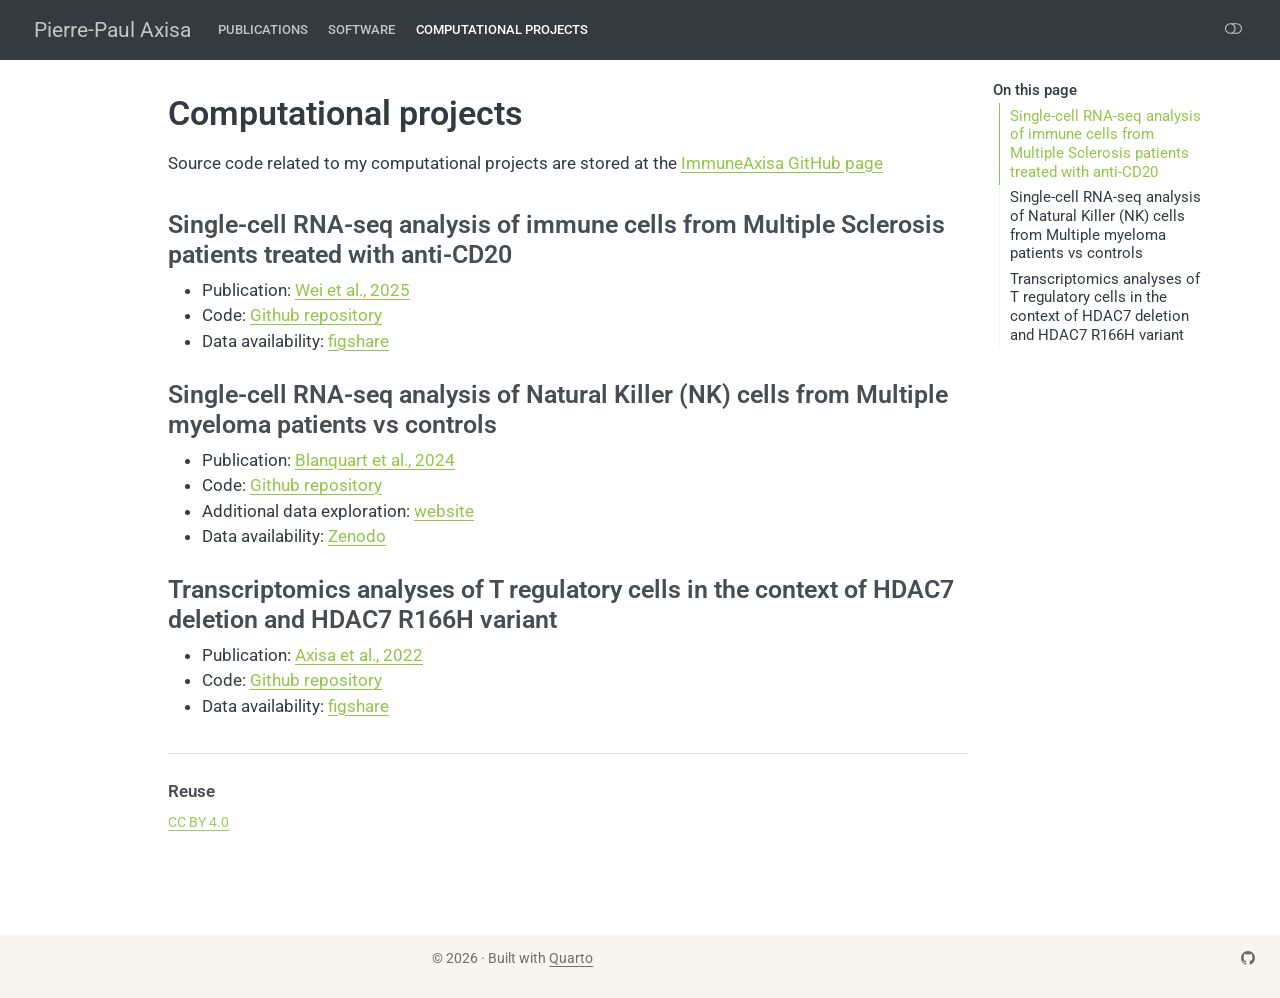
==== comp.html @ 4238c0e5 "Built site for gh-pages" ====
<!DOCTYPE html>
<html xmlns="http://www.w3.org/1999/xhtml" lang="en" xml:lang="en"><head>

<meta charset="utf-8">
<meta name="generator" content="quarto-1.8.25">

<meta name="viewport" content="width=device-width, initial-scale=1.0, user-scalable=yes">


<title>Computational projects – Pierre-Paul Axisa</title>
<style>
code{white-space: pre-wrap;}
span.smallcaps{font-variant: small-caps;}
div.columns{display: flex; gap: min(4vw, 1.5em);}
div.column{flex: auto; overflow-x: auto;}
div.hanging-indent{margin-left: 1.5em; text-indent: -1.5em;}
ul.task-list{list-style: none;}
ul.task-list li input[type="checkbox"] {
  width: 0.8em;
  margin: 0 0.8em 0.2em -1em; /* quarto-specific, see https://github.com/quarto-dev/quarto-cli/issues/4556 */ 
  vertical-align: middle;
}
</style>


<script src="site_libs/quarto-nav/quarto-nav.js"></script>
<script src="site_libs/clipboard/clipboard.min.js"></script>
<script src="site_libs/quarto-search/autocomplete.umd.js"></script>
<script src="site_libs/quarto-search/fuse.min.js"></script>
<script src="site_libs/quarto-search/quarto-search.js"></script>
<meta name="quarto:offset" content="./">
<link href="./images/icon.png" rel="icon" type="image/png">
<script src="site_libs/quarto-html/quarto.js" type="module"></script>
<script src="site_libs/quarto-html/tabsets/tabsets.js" type="module"></script>
<script src="site_libs/quarto-html/axe/axe-check.js" type="module"></script>
<script src="site_libs/quarto-html/popper.min.js"></script>
<script src="site_libs/quarto-html/tippy.umd.min.js"></script>
<script src="site_libs/quarto-html/anchor.min.js"></script>
<link href="site_libs/quarto-html/tippy.css" rel="stylesheet">
<link href="site_libs/quarto-html/quarto-syntax-highlighting-065a5179aebd64318d7ea99d77b64a9e.css" rel="stylesheet" class="quarto-color-scheme" id="quarto-text-highlighting-styles">
<link href="site_libs/quarto-html/quarto-syntax-highlighting-dark-969ddfa49e00a70eb3423444dbc81f6c.css" rel="stylesheet" class="quarto-color-scheme quarto-color-alternate" id="quarto-text-highlighting-styles">
<link href="site_libs/quarto-html/quarto-syntax-highlighting-065a5179aebd64318d7ea99d77b64a9e.css" rel="stylesheet" class="quarto-color-scheme-extra" id="quarto-text-highlighting-styles">
<script src="site_libs/bootstrap/bootstrap.min.js"></script>
<link href="site_libs/bootstrap/bootstrap-icons.css" rel="stylesheet">
<link href="site_libs/bootstrap/bootstrap-8cb680a273bab8177611b4f228969fbd.min.css" rel="stylesheet" append-hash="true" class="quarto-color-scheme" id="quarto-bootstrap" data-mode="light">
<link href="site_libs/bootstrap/bootstrap-dark-b22a90070e0a74ae55056e5e9042a816.min.css" rel="stylesheet" append-hash="true" class="quarto-color-scheme quarto-color-alternate" id="quarto-bootstrap" data-mode="dark">
<link href="site_libs/bootstrap/bootstrap-8cb680a273bab8177611b4f228969fbd.min.css" rel="stylesheet" append-hash="true" class="quarto-color-scheme-extra" id="quarto-bootstrap" data-mode="light">
<script id="quarto-search-options" type="application/json">{
  "location": "navbar",
  "copy-button": false,
  "collapse-after": 3,
  "panel-placement": "end",
  "type": "overlay",
  "limit": 50,
  "keyboard-shortcut": [
    "f",
    "/",
    "s"
  ],
  "show-item-context": false,
  "language": {
    "search-no-results-text": "No results",
    "search-matching-documents-text": "matching documents",
    "search-copy-link-title": "Copy link to search",
    "search-hide-matches-text": "Hide additional matches",
    "search-more-match-text": "more match in this document",
    "search-more-matches-text": "more matches in this document",
    "search-clear-button-title": "Clear",
    "search-text-placeholder": "",
    "search-detached-cancel-button-title": "Cancel",
    "search-submit-button-title": "Submit",
    "search-label": "Search"
  }
}</script>


<link rel="stylesheet" href="styles/main.css">
<meta property="og:title" content="Computational projects – Pierre-Paul Axisa">
<meta property="og:description" content="Computational biologist — variant-to-function genomics, CBMR, University of Copenhagen">
<meta property="og:image" content="https://ppaxisa.github.io/images/avatar.jpg">
<meta property="og:site_name" content="Pierre-Paul Axisa">
</head>

<body class="nav-fixed quarto-light"><script id="quarto-html-before-body" type="application/javascript">
    const toggleBodyColorMode = (bsSheetEl) => {
      const mode = bsSheetEl.getAttribute("data-mode");
      const bodyEl = window.document.querySelector("body");
      if (mode === "dark") {
        bodyEl.classList.add("quarto-dark");
        bodyEl.classList.remove("quarto-light");
      } else {
        bodyEl.classList.add("quarto-light");
        bodyEl.classList.remove("quarto-dark");
      }
    }
    const toggleBodyColorPrimary = () => {
      const bsSheetEl = window.document.querySelector("link#quarto-bootstrap:not([rel=disabled-stylesheet])");
      if (bsSheetEl) {
        toggleBodyColorMode(bsSheetEl);
      }
    }
    const setColorSchemeToggle = (alternate) => {
      const toggles = window.document.querySelectorAll('.quarto-color-scheme-toggle');
      for (let i=0; i < toggles.length; i++) {
        const toggle = toggles[i];
        if (toggle) {
          if (alternate) {
            toggle.classList.add("alternate");
          } else {
            toggle.classList.remove("alternate");
          }
        }
      }
    };
    const toggleColorMode = (alternate) => {
      // Switch the stylesheets
      const primaryStylesheets = window.document.querySelectorAll('link.quarto-color-scheme:not(.quarto-color-alternate)');
      const alternateStylesheets = window.document.querySelectorAll('link.quarto-color-scheme.quarto-color-alternate');
      manageTransitions('#quarto-margin-sidebar .nav-link', false);
      if (alternate) {
        // note: dark is layered on light, we don't disable primary!
        enableStylesheet(alternateStylesheets);
        for (const sheetNode of alternateStylesheets) {
          if (sheetNode.id === "quarto-bootstrap") {
            toggleBodyColorMode(sheetNode);
          }
        }
      } else {
        disableStylesheet(alternateStylesheets);
        enableStylesheet(primaryStylesheets)
        toggleBodyColorPrimary();
      }
      manageTransitions('#quarto-margin-sidebar .nav-link', true);
      // Switch the toggles
      setColorSchemeToggle(alternate)
      // Hack to workaround the fact that safari doesn't
      // properly recolor the scrollbar when toggling (#1455)
      if (navigator.userAgent.indexOf('Safari') > 0 && navigator.userAgent.indexOf('Chrome') == -1) {
        manageTransitions("body", false);
        window.scrollTo(0, 1);
        setTimeout(() => {
          window.scrollTo(0, 0);
          manageTransitions("body", true);
        }, 40);
      }
    }
    const disableStylesheet = (stylesheets) => {
      for (let i=0; i < stylesheets.length; i++) {
        const stylesheet = stylesheets[i];
        stylesheet.rel = 'disabled-stylesheet';
      }
    }
    const enableStylesheet = (stylesheets) => {
      for (let i=0; i < stylesheets.length; i++) {
        const stylesheet = stylesheets[i];
        if(stylesheet.rel !== 'stylesheet') { // for Chrome, which will still FOUC without this check
          stylesheet.rel = 'stylesheet';
        }
      }
    }
    const manageTransitions = (selector, allowTransitions) => {
      const els = window.document.querySelectorAll(selector);
      for (let i=0; i < els.length; i++) {
        const el = els[i];
        if (allowTransitions) {
          el.classList.remove('notransition');
        } else {
          el.classList.add('notransition');
        }
      }
    }
    const isFileUrl = () => {
      return window.location.protocol === 'file:';
    }
    const hasAlternateSentinel = () => {
      let styleSentinel = getColorSchemeSentinel();
      if (styleSentinel !== null) {
        return styleSentinel === "alternate";
      } else {
        return false;
      }
    }
    const setStyleSentinel = (alternate) => {
      const value = alternate ? "alternate" : "default";
      if (!isFileUrl()) {
        window.localStorage.setItem("quarto-color-scheme", value);
      } else {
        localAlternateSentinel = value;
      }
    }
    const getColorSchemeSentinel = () => {
      if (!isFileUrl()) {
        const storageValue = window.localStorage.getItem("quarto-color-scheme");
        return storageValue != null ? storageValue : localAlternateSentinel;
      } else {
        return localAlternateSentinel;
      }
    }
    const toggleGiscusIfUsed = (isAlternate, darkModeDefault) => {
      const baseTheme = document.querySelector('#giscus-base-theme')?.value ?? 'light';
      const alternateTheme = document.querySelector('#giscus-alt-theme')?.value ?? 'dark';
      let newTheme = '';
      if(authorPrefersDark) {
        newTheme = isAlternate ? baseTheme : alternateTheme;
      } else {
        newTheme = isAlternate ? alternateTheme : baseTheme;
      }
      const changeGiscusTheme = () => {
        // From: https://github.com/giscus/giscus/issues/336
        const sendMessage = (message) => {
          const iframe = document.querySelector('iframe.giscus-frame');
          if (!iframe) return;
          iframe.contentWindow.postMessage({ giscus: message }, 'https://giscus.app');
        }
        sendMessage({
          setConfig: {
            theme: newTheme
          }
        });
      }
      const isGiscussLoaded = window.document.querySelector('iframe.giscus-frame') !== null;
      if (isGiscussLoaded) {
        changeGiscusTheme();
      }
    };
    const authorPrefersDark = false;
    const darkModeDefault = authorPrefersDark;
      document.querySelector('link#quarto-text-highlighting-styles.quarto-color-scheme-extra').rel = 'disabled-stylesheet';
      document.querySelector('link#quarto-bootstrap.quarto-color-scheme-extra').rel = 'disabled-stylesheet';
    let localAlternateSentinel = darkModeDefault ? 'alternate' : 'default';
    // Dark / light mode switch
    window.quartoToggleColorScheme = () => {
      // Read the current dark / light value
      let toAlternate = !hasAlternateSentinel();
      toggleColorMode(toAlternate);
      setStyleSentinel(toAlternate);
      toggleGiscusIfUsed(toAlternate, darkModeDefault);
      window.dispatchEvent(new Event('resize'));
    };
    // Switch to dark mode if need be
    if (hasAlternateSentinel()) {
      toggleColorMode(true);
    } else {
      toggleColorMode(false);
    }
  </script>

<div id="quarto-search-results"></div>
  <header id="quarto-header" class="headroom fixed-top">
    <nav class="navbar navbar-expand-lg " data-bs-theme="dark">
      <div class="navbar-container container-fluid">
      <div class="navbar-brand-container mx-auto">
    <a href="./index.html" class="navbar-brand navbar-brand-logo">
    </a>
    <a class="navbar-brand" href="./index.html">
    <span class="navbar-title">Pierre-Paul Axisa</span>
    </a>
  </div>
            <div id="quarto-search" class="" title="Search"></div>
          <button class="navbar-toggler" type="button" data-bs-toggle="collapse" data-bs-target="#navbarCollapse" aria-controls="navbarCollapse" role="menu" aria-expanded="false" aria-label="Toggle navigation" onclick="if (window.quartoToggleHeadroom) { window.quartoToggleHeadroom(); }">
  <span class="navbar-toggler-icon"></span>
</button>
          <div class="collapse navbar-collapse" id="navbarCollapse">
            <ul class="navbar-nav navbar-nav-scroll me-auto">
  <li class="nav-item">
    <a class="nav-link" href="./publications.html"> 
<span class="menu-text">Publications</span></a>
  </li>  
  <li class="nav-item">
    <a class="nav-link" href="./software.html"> 
<span class="menu-text">Software</span></a>
  </li>  
  <li class="nav-item">
    <a class="nav-link active" href="./comp.html" aria-current="page"> 
<span class="menu-text">Computational projects</span></a>
  </li>  
</ul>
          </div> <!-- /navcollapse -->
            <div class="quarto-navbar-tools">
  <a href="" class="quarto-color-scheme-toggle quarto-navigation-tool  px-1" onclick="window.quartoToggleColorScheme(); return false;" title="Toggle dark mode"><i class="bi"></i></a>
</div>
      </div> <!-- /container-fluid -->
    </nav>
</header>
<!-- content -->
<div id="quarto-content" class="quarto-container page-columns page-rows-contents page-layout-article page-navbar">
<!-- sidebar -->
<!-- margin-sidebar -->
    <div id="quarto-margin-sidebar" class="sidebar margin-sidebar">
        <nav id="TOC" role="doc-toc" class="toc-active">
    <h2 id="toc-title">On this page</h2>
   
  <ul>
  <li><a href="#single-cell-rna-seq-analysis-of-immune-cells-from-multiple-sclerosis-patients-treated-with-anti-cd20" id="toc-single-cell-rna-seq-analysis-of-immune-cells-from-multiple-sclerosis-patients-treated-with-anti-cd20" class="nav-link active" data-scroll-target="#single-cell-rna-seq-analysis-of-immune-cells-from-multiple-sclerosis-patients-treated-with-anti-cd20">Single-cell RNA-seq analysis of immune cells from Multiple Sclerosis patients treated with anti-CD20</a></li>
  <li><a href="#single-cell-rna-seq-analysis-of-natural-killer-nk-cells-from-multiple-myeloma-patients-vs-controls" id="toc-single-cell-rna-seq-analysis-of-natural-killer-nk-cells-from-multiple-myeloma-patients-vs-controls" class="nav-link" data-scroll-target="#single-cell-rna-seq-analysis-of-natural-killer-nk-cells-from-multiple-myeloma-patients-vs-controls">Single-cell RNA-seq analysis of Natural Killer (NK) cells from Multiple myeloma patients vs controls</a></li>
  <li><a href="#transcriptomics-analyses-of-t-regulatory-cells-in-the-context-of-hdac7-deletion-and-hdac7-r166h-variant" id="toc-transcriptomics-analyses-of-t-regulatory-cells-in-the-context-of-hdac7-deletion-and-hdac7-r166h-variant" class="nav-link" data-scroll-target="#transcriptomics-analyses-of-t-regulatory-cells-in-the-context-of-hdac7-deletion-and-hdac7-r166h-variant">Transcriptomics analyses of T regulatory cells in the context of HDAC7 deletion and HDAC7 R166H variant</a></li>
  </ul>
</nav>
    </div>
<!-- main -->
<main class="content" id="quarto-document-content">


<header id="title-block-header" class="quarto-title-block default">
<div class="quarto-title">
<h1 class="title">Computational projects</h1>
</div>



<div class="quarto-title-meta">

    
  
    
  </div>
  


</header>


<p>Source code related to my computational projects are stored at the <a href="https://github.com/ImmuneAxisa">ImmuneAxisa GitHub page</a></p>
<section id="single-cell-rna-seq-analysis-of-immune-cells-from-multiple-sclerosis-patients-treated-with-anti-cd20" class="level3">
<h3 class="anchored" data-anchor-id="single-cell-rna-seq-analysis-of-immune-cells-from-multiple-sclerosis-patients-treated-with-anti-cd20">Single-cell RNA-seq analysis of immune cells from Multiple Sclerosis patients treated with anti-CD20</h3>
<ul>
<li>Publication: <a href="https://doi.org/10.1172/JCI182790">Wei et al., 2025</a></li>
<li>Code: <a href="https://github.com/ImmuneAxisa/Ocrevus_manuscript">Github repository</a></li>
<li>Data availability: <a href="https://doi.org/10.6084/m9.figshare.28204532">figshare</a></li>
</ul>
</section>
<section id="single-cell-rna-seq-analysis-of-natural-killer-nk-cells-from-multiple-myeloma-patients-vs-controls" class="level3">
<h3 class="anchored" data-anchor-id="single-cell-rna-seq-analysis-of-natural-killer-nk-cells-from-multiple-myeloma-patients-vs-controls">Single-cell RNA-seq analysis of Natural Killer (NK) cells from Multiple myeloma patients vs controls</h3>
<ul>
<li>Publication: <a href="https://doi.org/10.1182/blood.2023023529">Blanquart et al., 2024</a></li>
<li>Code: <a href="https://github.com/ImmuneAxisa/NKcell_dysfunction_MM_Blood24">Github repository</a></li>
<li>Additional data exploration: <a href="https://immuneaxisa.github.io/NKcell_dysfunction_MM_Blood24/index.html">website</a></li>
<li>Data availability: <a href="https://doi.org/10.5281/zenodo.13359147">Zenodo</a></li>
</ul>
</section>
<section id="transcriptomics-analyses-of-t-regulatory-cells-in-the-context-of-hdac7-deletion-and-hdac7-r166h-variant" class="level3">
<h3 class="anchored" data-anchor-id="transcriptomics-analyses-of-t-regulatory-cells-in-the-context-of-hdac7-deletion-and-hdac7-r166h-variant">Transcriptomics analyses of T regulatory cells in the context of HDAC7 deletion and HDAC7 R166H variant</h3>
<ul>
<li>Publication: <a href="">Axisa et al., 2022</a></li>
<li>Code: <a href="https://github.com/ImmuneAxisa/HDAC7_Treg_manuscript">Github repository</a></li>
<li>Data availability: <a href="https://doi.org/10.6084/m9.figshare.21539098">figshare</a></li>
</ul>


</section>

<div id="quarto-appendix" class="default"><section class="quarto-appendix-contents" id="quarto-reuse"><h2 class="anchored quarto-appendix-heading">Reuse</h2><div class="quarto-appendix-contents"><div><a rel="license" href="https://creativecommons.org/licenses/by/4.0/">CC BY 4.0</a></div></div></section></div></main> <!-- /main -->
<script id="quarto-html-after-body" type="application/javascript">
  window.document.addEventListener("DOMContentLoaded", function (event) {
    // Ensure there is a toggle, if there isn't float one in the top right
    if (window.document.querySelector('.quarto-color-scheme-toggle') === null) {
      const a = window.document.createElement('a');
      a.classList.add('top-right');
      a.classList.add('quarto-color-scheme-toggle');
      a.href = "";
      a.onclick = function() { try { window.quartoToggleColorScheme(); } catch {} return false; };
      const i = window.document.createElement("i");
      i.classList.add('bi');
      a.appendChild(i);
      window.document.body.appendChild(a);
    }
    setColorSchemeToggle(hasAlternateSentinel())
    const icon = "";
    const anchorJS = new window.AnchorJS();
    anchorJS.options = {
      placement: 'right',
      icon: icon
    };
    anchorJS.add('.anchored');
    const isCodeAnnotation = (el) => {
      for (const clz of el.classList) {
        if (clz.startsWith('code-annotation-')) {                     
          return true;
        }
      }
      return false;
    }
    const onCopySuccess = function(e) {
      // button target
      const button = e.trigger;
      // don't keep focus
      button.blur();
      // flash "checked"
      button.classList.add('code-copy-button-checked');
      var currentTitle = button.getAttribute("title");
      button.setAttribute("title", "Copied!");
      let tooltip;
      if (window.bootstrap) {
        button.setAttribute("data-bs-toggle", "tooltip");
        button.setAttribute("data-bs-placement", "left");
        button.setAttribute("data-bs-title", "Copied!");
        tooltip = new bootstrap.Tooltip(button, 
          { trigger: "manual", 
            customClass: "code-copy-button-tooltip",
            offset: [0, -8]});
        tooltip.show();    
      }
      setTimeout(function() {
        if (tooltip) {
          tooltip.hide();
          button.removeAttribute("data-bs-title");
          button.removeAttribute("data-bs-toggle");
          button.removeAttribute("data-bs-placement");
        }
        button.setAttribute("title", currentTitle);
        button.classList.remove('code-copy-button-checked');
      }, 1000);
      // clear code selection
      e.clearSelection();
    }
    const getTextToCopy = function(trigger) {
      const outerScaffold = trigger.parentElement.cloneNode(true);
      const codeEl = outerScaffold.querySelector('code');
      for (const childEl of codeEl.children) {
        if (isCodeAnnotation(childEl)) {
          childEl.remove();
        }
      }
      return codeEl.innerText;
    }
    const clipboard = new window.ClipboardJS('.code-copy-button:not([data-in-quarto-modal])', {
      text: getTextToCopy
    });
    clipboard.on('success', onCopySuccess);
    if (window.document.getElementById('quarto-embedded-source-code-modal')) {
      const clipboardModal = new window.ClipboardJS('.code-copy-button[data-in-quarto-modal]', {
        text: getTextToCopy,
        container: window.document.getElementById('quarto-embedded-source-code-modal')
      });
      clipboardModal.on('success', onCopySuccess);
    }
      var localhostRegex = new RegExp(/^(?:http|https):\/\/localhost\:?[0-9]*\//);
      var mailtoRegex = new RegExp(/^mailto:/);
        var filterRegex = new RegExp("https:\/\/ppaxisa\.github\.io");
      var isInternal = (href) => {
          return filterRegex.test(href) || localhostRegex.test(href) || mailtoRegex.test(href);
      }
      // Inspect non-navigation links and adorn them if external
     var links = window.document.querySelectorAll('a[href]:not(.nav-link):not(.navbar-brand):not(.toc-action):not(.sidebar-link):not(.sidebar-item-toggle):not(.pagination-link):not(.no-external):not([aria-hidden]):not(.dropdown-item):not(.quarto-navigation-tool):not(.about-link)');
      for (var i=0; i<links.length; i++) {
        const link = links[i];
        if (!isInternal(link.href)) {
          // undo the damage that might have been done by quarto-nav.js in the case of
          // links that we want to consider external
          if (link.dataset.originalHref !== undefined) {
            link.href = link.dataset.originalHref;
          }
        }
      }
    function tippyHover(el, contentFn, onTriggerFn, onUntriggerFn) {
      const config = {
        allowHTML: true,
        maxWidth: 500,
        delay: 100,
        arrow: false,
        appendTo: function(el) {
            return el.parentElement;
        },
        interactive: true,
        interactiveBorder: 10,
        theme: 'quarto',
        placement: 'bottom-start',
      };
      if (contentFn) {
        config.content = contentFn;
      }
      if (onTriggerFn) {
        config.onTrigger = onTriggerFn;
      }
      if (onUntriggerFn) {
        config.onUntrigger = onUntriggerFn;
      }
      window.tippy(el, config); 
    }
    const noterefs = window.document.querySelectorAll('a[role="doc-noteref"]');
    for (var i=0; i<noterefs.length; i++) {
      const ref = noterefs[i];
      tippyHover(ref, function() {
        // use id or data attribute instead here
        let href = ref.getAttribute('data-footnote-href') || ref.getAttribute('href');
        try { href = new URL(href).hash; } catch {}
        const id = href.replace(/^#\/?/, "");
        const note = window.document.getElementById(id);
        if (note) {
          return note.innerHTML;
        } else {
          return "";
        }
      });
    }
    const xrefs = window.document.querySelectorAll('a.quarto-xref');
    const processXRef = (id, note) => {
      // Strip column container classes
      const stripColumnClz = (el) => {
        el.classList.remove("page-full", "page-columns");
        if (el.children) {
          for (const child of el.children) {
            stripColumnClz(child);
          }
        }
      }
      stripColumnClz(note)
      if (id === null || id.startsWith('sec-')) {
        // Special case sections, only their first couple elements
        const container = document.createElement("div");
        if (note.children && note.children.length > 2) {
          container.appendChild(note.children[0].cloneNode(true));
          for (let i = 1; i < note.children.length; i++) {
            const child = note.children[i];
            if (child.tagName === "P" && child.innerText === "") {
              continue;
            } else {
              container.appendChild(child.cloneNode(true));
              break;
            }
          }
          if (window.Quarto?.typesetMath) {
            window.Quarto.typesetMath(container);
          }
          return container.innerHTML
        } else {
          if (window.Quarto?.typesetMath) {
            window.Quarto.typesetMath(note);
          }
          return note.innerHTML;
        }
      } else {
        // Remove any anchor links if they are present
        const anchorLink = note.querySelector('a.anchorjs-link');
        if (anchorLink) {
          anchorLink.remove();
        }
        if (window.Quarto?.typesetMath) {
          window.Quarto.typesetMath(note);
        }
        if (note.classList.contains("callout")) {
          return note.outerHTML;
        } else {
          return note.innerHTML;
        }
      }
    }
    for (var i=0; i<xrefs.length; i++) {
      const xref = xrefs[i];
      tippyHover(xref, undefined, function(instance) {
        instance.disable();
        let url = xref.getAttribute('href');
        let hash = undefined; 
        if (url.startsWith('#')) {
          hash = url;
        } else {
          try { hash = new URL(url).hash; } catch {}
        }
        if (hash) {
          const id = hash.replace(/^#\/?/, "");
          const note = window.document.getElementById(id);
          if (note !== null) {
            try {
              const html = processXRef(id, note.cloneNode(true));
              instance.setContent(html);
            } finally {
              instance.enable();
              instance.show();
            }
          } else {
            // See if we can fetch this
            fetch(url.split('#')[0])
            .then(res => res.text())
            .then(html => {
              const parser = new DOMParser();
              const htmlDoc = parser.parseFromString(html, "text/html");
              const note = htmlDoc.getElementById(id);
              if (note !== null) {
                const html = processXRef(id, note);
                instance.setContent(html);
              } 
            }).finally(() => {
              instance.enable();
              instance.show();
            });
          }
        } else {
          // See if we can fetch a full url (with no hash to target)
          // This is a special case and we should probably do some content thinning / targeting
          fetch(url)
          .then(res => res.text())
          .then(html => {
            const parser = new DOMParser();
            const htmlDoc = parser.parseFromString(html, "text/html");
            const note = htmlDoc.querySelector('main.content');
            if (note !== null) {
              // This should only happen for chapter cross references
              // (since there is no id in the URL)
              // remove the first header
              if (note.children.length > 0 && note.children[0].tagName === "HEADER") {
                note.children[0].remove();
              }
              const html = processXRef(null, note);
              instance.setContent(html);
            } 
          }).finally(() => {
            instance.enable();
            instance.show();
          });
        }
      }, function(instance) {
      });
    }
        let selectedAnnoteEl;
        const selectorForAnnotation = ( cell, annotation) => {
          let cellAttr = 'data-code-cell="' + cell + '"';
          let lineAttr = 'data-code-annotation="' +  annotation + '"';
          const selector = 'span[' + cellAttr + '][' + lineAttr + ']';
          return selector;
        }
        const selectCodeLines = (annoteEl) => {
          const doc = window.document;
          const targetCell = annoteEl.getAttribute("data-target-cell");
          const targetAnnotation = annoteEl.getAttribute("data-target-annotation");
          const annoteSpan = window.document.querySelector(selectorForAnnotation(targetCell, targetAnnotation));
          const lines = annoteSpan.getAttribute("data-code-lines").split(",");
          const lineIds = lines.map((line) => {
            return targetCell + "-" + line;
          })
          let top = null;
          let height = null;
          let parent = null;
          if (lineIds.length > 0) {
              //compute the position of the single el (top and bottom and make a div)
              const el = window.document.getElementById(lineIds[0]);
              top = el.offsetTop;
              height = el.offsetHeight;
              parent = el.parentElement.parentElement;
            if (lineIds.length > 1) {
              const lastEl = window.document.getElementById(lineIds[lineIds.length - 1]);
              const bottom = lastEl.offsetTop + lastEl.offsetHeight;
              height = bottom - top;
            }
            if (top !== null && height !== null && parent !== null) {
              // cook up a div (if necessary) and position it 
              let div = window.document.getElementById("code-annotation-line-highlight");
              if (div === null) {
                div = window.document.createElement("div");
                div.setAttribute("id", "code-annotation-line-highlight");
                div.style.position = 'absolute';
                parent.appendChild(div);
              }
              div.style.top = top - 2 + "px";
              div.style.height = height + 4 + "px";
              div.style.left = 0;
              let gutterDiv = window.document.getElementById("code-annotation-line-highlight-gutter");
              if (gutterDiv === null) {
                gutterDiv = window.document.createElement("div");
                gutterDiv.setAttribute("id", "code-annotation-line-highlight-gutter");
                gutterDiv.style.position = 'absolute';
                const codeCell = window.document.getElementById(targetCell);
                const gutter = codeCell.querySelector('.code-annotation-gutter');
                gutter.appendChild(gutterDiv);
              }
              gutterDiv.style.top = top - 2 + "px";
              gutterDiv.style.height = height + 4 + "px";
            }
            selectedAnnoteEl = annoteEl;
          }
        };
        const unselectCodeLines = () => {
          const elementsIds = ["code-annotation-line-highlight", "code-annotation-line-highlight-gutter"];
          elementsIds.forEach((elId) => {
            const div = window.document.getElementById(elId);
            if (div) {
              div.remove();
            }
          });
          selectedAnnoteEl = undefined;
        };
          // Handle positioning of the toggle
      window.addEventListener(
        "resize",
        throttle(() => {
          elRect = undefined;
          if (selectedAnnoteEl) {
            selectCodeLines(selectedAnnoteEl);
          }
        }, 10)
      );
      function throttle(fn, ms) {
      let throttle = false;
      let timer;
        return (...args) => {
          if(!throttle) { // first call gets through
              fn.apply(this, args);
              throttle = true;
          } else { // all the others get throttled
              if(timer) clearTimeout(timer); // cancel #2
              timer = setTimeout(() => {
                fn.apply(this, args);
                timer = throttle = false;
              }, ms);
          }
        };
      }
        // Attach click handler to the DT
        const annoteDls = window.document.querySelectorAll('dt[data-target-cell]');
        for (const annoteDlNode of annoteDls) {
          annoteDlNode.addEventListener('click', (event) => {
            const clickedEl = event.target;
            if (clickedEl !== selectedAnnoteEl) {
              unselectCodeLines();
              const activeEl = window.document.querySelector('dt[data-target-cell].code-annotation-active');
              if (activeEl) {
                activeEl.classList.remove('code-annotation-active');
              }
              selectCodeLines(clickedEl);
              clickedEl.classList.add('code-annotation-active');
            } else {
              // Unselect the line
              unselectCodeLines();
              clickedEl.classList.remove('code-annotation-active');
            }
          });
        }
    const findCites = (el) => {
      const parentEl = el.parentElement;
      if (parentEl) {
        const cites = parentEl.dataset.cites;
        if (cites) {
          return {
            el,
            cites: cites.split(' ')
          };
        } else {
          return findCites(el.parentElement)
        }
      } else {
        return undefined;
      }
    };
    var bibliorefs = window.document.querySelectorAll('a[role="doc-biblioref"]');
    for (var i=0; i<bibliorefs.length; i++) {
      const ref = bibliorefs[i];
      const citeInfo = findCites(ref);
      if (citeInfo) {
        tippyHover(citeInfo.el, function() {
          var popup = window.document.createElement('div');
          citeInfo.cites.forEach(function(cite) {
            var citeDiv = window.document.createElement('div');
            citeDiv.classList.add('hanging-indent');
            citeDiv.classList.add('csl-entry');
            var biblioDiv = window.document.getElementById('ref-' + cite);
            if (biblioDiv) {
              citeDiv.innerHTML = biblioDiv.innerHTML;
            }
            popup.appendChild(citeDiv);
          });
          return popup.innerHTML;
        });
      }
    }
  });
  </script>
</div> <!-- /content -->
<footer class="footer">
  <div class="nav-footer">
    <div class="nav-footer-left">
      &nbsp;
    </div>   
    <div class="nav-footer-center">
<p>© 2026 · Built with <a href="https://quarto.org">Quarto</a></p>
</div>
    <div class="nav-footer-right">
      <ul class="footer-items list-unstyled">
    <li class="nav-item compact">
    <a class="nav-link" href="https://github.com/ppaxisa">
      <i class="bi bi-github" role="img">
</i> 
    </a>
  </li>  
</ul>
    </div>
  </div>
</footer>




</body></html>
---- site_libs/quarto-html/tippy.css ----
.tippy-box[data-animation=fade][data-state=hidden]{opacity:0}[data-tippy-root]{max-width:calc(100vw - 10px)}.tippy-box{position:relative;background-color:#333;color:#fff;border-radius:4px;font-size:14px;line-height:1.4;white-space:normal;outline:0;transition-property:transform,visibility,opacity}.tippy-box[data-placement^=top]>.tippy-arrow{bottom:0}.tippy-box[data-placement^=top]>.tippy-arrow:before{bottom:-7px;left:0;border-width:8px 8px 0;border-top-color:initial;transform-origin:center top}.tippy-box[data-placement^=bottom]>.tippy-arrow{top:0}.tippy-box[data-placement^=bottom]>.tippy-arrow:before{top:-7px;left:0;border-width:0 8px 8px;border-bottom-color:initial;transform-origin:center bottom}.tippy-box[data-placement^=left]>.tippy-arrow{right:0}.tippy-box[data-placement^=left]>.tippy-arrow:before{border-width:8px 0 8px 8px;border-left-color:initial;right:-7px;transform-origin:center left}.tippy-box[data-placement^=right]>.tippy-arrow{left:0}.tippy-box[data-placement^=right]>.tippy-arrow:before{left:-7px;border-width:8px 8px 8px 0;border-right-color:initial;transform-origin:center right}.tippy-box[data-inertia][data-state=visible]{transition-timing-function:cubic-bezier(.54,1.5,.38,1.11)}.tippy-arrow{width:16px;height:16px;color:#333}.tippy-arrow:before{content:"";position:absolute;border-color:transparent;border-style:solid}.tippy-content{position:relative;padding:5px 9px;z-index:1}
---- site_libs/quarto-html/quarto-syntax-highlighting-065a5179aebd64318d7ea99d77b64a9e.css ----
/* quarto syntax highlight colors */
:root {
  --quarto-hl-al-color: #ff5555;
  --quarto-hl-an-color: #6a737d;
  --quarto-hl-at-color: #d73a49;
  --quarto-hl-bn-color: #005cc5;
  --quarto-hl-bu-color: #d73a49;
  --quarto-hl-ch-color: #032f62;
  --quarto-hl-co-color: #6a737d;
  --quarto-hl-cv-color: #6a737d;
  --quarto-hl-cn-color: #005cc5;
  --quarto-hl-cf-color: #d73a49;
  --quarto-hl-dt-color: #d73a49;
  --quarto-hl-dv-color: #005cc5;
  --quarto-hl-do-color: #6a737d;
  --quarto-hl-er-color: #ff5555;
  --quarto-hl-ex-color: #d73a49;
  --quarto-hl-fl-color: #005cc5;
  --quarto-hl-fu-color: #6f42c1;
  --quarto-hl-im-color: #032f62;
  --quarto-hl-in-color: #6a737d;
  --quarto-hl-kw-color: #d73a49;
  --quarto-hl-op-color: #24292e;
  --quarto-hl-pp-color: #d73a49;
  --quarto-hl-re-color: #6a737d;
  --quarto-hl-sc-color: #005cc5;
  --quarto-hl-ss-color: #032f62;
  --quarto-hl-st-color: #032f62;
  --quarto-hl-va-color: #e36209;
  --quarto-hl-vs-color: #032f62;
  --quarto-hl-wa-color: #ff5555;
}

/* other quarto variables */
:root {
  --quarto-font-monospace: SFMono-Regular, Menlo, Monaco, Consolas, "Liberation Mono", "Courier New", monospace;
}

/* syntax highlight based on Pandoc's rules */
pre > code.sourceCode > span {
  color: #24292e;
}

code.sourceCode > span {
  color: #24292e;
}

div.sourceCode,
div.sourceCode pre.sourceCode {
  color: #24292e;
}

/* Normal */
code span {
  color: #24292e;
}

/* Alert */
code span.al {
  font-weight: bold;
  color: #ff5555;
}

/* Annotation */
code span.an {
  color: #6a737d;
}

/* Attribute */
code span.at {
  color: #d73a49;
}

/* BaseN */
code span.bn {
  color: #005cc5;
}

/* BuiltIn */
code span.bu {
  color: #d73a49;
}

/* ControlFlow */
code span.cf {
  color: #d73a49;
}

/* Char */
code span.ch {
  color: #032f62;
}

/* Constant */
code span.cn {
  color: #005cc5;
}

/* Comment */
code span.co {
  color: #6a737d;
}

/* CommentVar */
code span.cv {
  color: #6a737d;
}

/* Documentation */
code span.do {
  color: #6a737d;
}

/* DataType */
code span.dt {
  color: #d73a49;
}

/* DecVal */
code span.dv {
  color: #005cc5;
}

/* Error */
code span.er {
  color: #ff5555;
  text-decoration: underline;
}

/* Extension */
code span.ex {
  font-weight: bold;
  color: #d73a49;
}

/* Float */
code span.fl {
  color: #005cc5;
}

/* Function */
code span.fu {
  color: #6f42c1;
}

/* Import */
code span.im {
  color: #032f62;
}

/* Information */
code span.in {
  color: #6a737d;
}

/* Keyword */
code span.kw {
  color: #d73a49;
}

/* Operator */
code span.op {
  color: #24292e;
}

/* Preprocessor */
code span.pp {
  color: #d73a49;
}

/* RegionMarker */
code span.re {
  color: #6a737d;
}

/* SpecialChar */
code span.sc {
  color: #005cc5;
}

/* SpecialString */
code span.ss {
  color: #032f62;
}

/* String */
code span.st {
  color: #032f62;
}

/* Variable */
code span.va {
  color: #e36209;
}

/* VerbatimString */
code span.vs {
  color: #032f62;
}

/* Warning */
code span.wa {
  color: #ff5555;
}

.prevent-inlining {
  content: "</";
}

/*# sourceMappingURL=767c16492b53e35a6b314e0e4dac6d26.css.map */
---- site_libs/quarto-html/quarto-syntax-highlighting-dark-969ddfa49e00a70eb3423444dbc81f6c.css ----
/* quarto syntax highlight colors */
:root {
  --quarto-hl-al-color: #ff5555;
  --quarto-hl-an-color: #6a737d;
  --quarto-hl-at-color: #f97583;
  --quarto-hl-bn-color: #79b8ff;
  --quarto-hl-bu-color: #f97583;
  --quarto-hl-ch-color: #9ecbff;
  --quarto-hl-co-color: #6a737d;
  --quarto-hl-cv-color: #6a737d;
  --quarto-hl-cn-color: #79b8ff;
  --quarto-hl-cf-color: #f97583;
  --quarto-hl-dt-color: #f97583;
  --quarto-hl-dv-color: #79b8ff;
  --quarto-hl-do-color: #6a737d;
  --quarto-hl-er-color: #ff5555;
  --quarto-hl-ex-color: #f97583;
  --quarto-hl-fl-color: #79b8ff;
  --quarto-hl-fu-color: #b392f0;
  --quarto-hl-im-color: #9ecbff;
  --quarto-hl-in-color: #6a737d;
  --quarto-hl-kw-color: #f97583;
  --quarto-hl-op-color: #e1e4e8;
  --quarto-hl-pp-color: #f97583;
  --quarto-hl-re-color: #6a737d;
  --quarto-hl-sc-color: #79b8ff;
  --quarto-hl-ss-color: #9ecbff;
  --quarto-hl-st-color: #9ecbff;
  --quarto-hl-va-color: #ffab70;
  --quarto-hl-vs-color: #9ecbff;
  --quarto-hl-wa-color: #ff5555;
}

/* other quarto variables */
:root {
  --quarto-font-monospace: SFMono-Regular, Menlo, Monaco, Consolas, "Liberation Mono", "Courier New", monospace;
}

/* syntax highlight based on Pandoc's rules */
pre > code.sourceCode > span {
  color: #e1e4e8;
}

code.sourceCode > span {
  color: #e1e4e8;
}

div.sourceCode,
div.sourceCode pre.sourceCode {
  color: #e1e4e8;
}

/* Normal */
code span {
  color: #e1e4e8;
}

/* Alert */
code span.al {
  font-weight: bold;
  color: #ff5555;
}

/* Annotation */
code span.an {
  color: #6a737d;
}

/* Attribute */
code span.at {
  color: #f97583;
}

/* BaseN */
code span.bn {
  color: #79b8ff;
}

/* BuiltIn */
code span.bu {
  color: #f97583;
}

/* ControlFlow */
code span.cf {
  color: #f97583;
}

/* Char */
code span.ch {
  color: #9ecbff;
}

/* Constant */
code span.cn {
  color: #79b8ff;
}

/* Comment */
code span.co {
  color: #6a737d;
}

/* CommentVar */
code span.cv {
  color: #6a737d;
}

/* Documentation */
code span.do {
  color: #6a737d;
}

/* DataType */
code span.dt {
  color: #f97583;
}

/* DecVal */
code span.dv {
  color: #79b8ff;
}

/* Error */
code span.er {
  color: #ff5555;
  text-decoration: underline;
}

/* Extension */
code span.ex {
  font-weight: bold;
  color: #f97583;
}

/* Float */
code span.fl {
  color: #79b8ff;
}

/* Function */
code span.fu {
  color: #b392f0;
}

/* Import */
code span.im {
  color: #9ecbff;
}

/* Information */
code span.in {
  color: #6a737d;
}

/* Keyword */
code span.kw {
  color: #f97583;
}

/* Operator */
code span.op {
  color: #e1e4e8;
}

/* Preprocessor */
code span.pp {
  color: #f97583;
}

/* RegionMarker */
code span.re {
  color: #6a737d;
}

/* SpecialChar */
code span.sc {
  color: #79b8ff;
}

/* SpecialString */
code span.ss {
  color: #9ecbff;
}

/* String */
code span.st {
  color: #9ecbff;
}

/* Variable */
code span.va {
  color: #ffab70;
}

/* VerbatimString */
code span.vs {
  color: #9ecbff;
}

/* Warning */
code span.wa {
  color: #ff5555;
}

.prevent-inlining {
  content: "</";
}

/*# sourceMappingURL=b98e16a10f074dfcb10fa0db2f9c9e30.css.map */
---- site_libs/quarto-html/quarto-syntax-highlighting-065a5179aebd64318d7ea99d77b64a9e.css ----
/* quarto syntax highlight colors */
:root {
  --quarto-hl-al-color: #ff5555;
  --quarto-hl-an-color: #6a737d;
  --quarto-hl-at-color: #d73a49;
  --quarto-hl-bn-color: #005cc5;
  --quarto-hl-bu-color: #d73a49;
  --quarto-hl-ch-color: #032f62;
  --quarto-hl-co-color: #6a737d;
  --quarto-hl-cv-color: #6a737d;
  --quarto-hl-cn-color: #005cc5;
  --quarto-hl-cf-color: #d73a49;
  --quarto-hl-dt-color: #d73a49;
  --quarto-hl-dv-color: #005cc5;
  --quarto-hl-do-color: #6a737d;
  --quarto-hl-er-color: #ff5555;
  --quarto-hl-ex-color: #d73a49;
  --quarto-hl-fl-color: #005cc5;
  --quarto-hl-fu-color: #6f42c1;
  --quarto-hl-im-color: #032f62;
  --quarto-hl-in-color: #6a737d;
  --quarto-hl-kw-color: #d73a49;
  --quarto-hl-op-color: #24292e;
  --quarto-hl-pp-color: #d73a49;
  --quarto-hl-re-color: #6a737d;
  --quarto-hl-sc-color: #005cc5;
  --quarto-hl-ss-color: #032f62;
  --quarto-hl-st-color: #032f62;
  --quarto-hl-va-color: #e36209;
  --quarto-hl-vs-color: #032f62;
  --quarto-hl-wa-color: #ff5555;
}

/* other quarto variables */
:root {
  --quarto-font-monospace: SFMono-Regular, Menlo, Monaco, Consolas, "Liberation Mono", "Courier New", monospace;
}

/* syntax highlight based on Pandoc's rules */
pre > code.sourceCode > span {
  color: #24292e;
}

code.sourceCode > span {
  color: #24292e;
}

div.sourceCode,
div.sourceCode pre.sourceCode {
  color: #24292e;
}

/* Normal */
code span {
  color: #24292e;
}

/* Alert */
code span.al {
  font-weight: bold;
  color: #ff5555;
}

/* Annotation */
code span.an {
  color: #6a737d;
}

/* Attribute */
code span.at {
  color: #d73a49;
}

/* BaseN */
code span.bn {
  color: #005cc5;
}

/* BuiltIn */
code span.bu {
  color: #d73a49;
}

/* ControlFlow */
code span.cf {
  color: #d73a49;
}

/* Char */
code span.ch {
  color: #032f62;
}

/* Constant */
code span.cn {
  color: #005cc5;
}

/* Comment */
code span.co {
  color: #6a737d;
}

/* CommentVar */
code span.cv {
  color: #6a737d;
}

/* Documentation */
code span.do {
  color: #6a737d;
}

/* DataType */
code span.dt {
  color: #d73a49;
}

/* DecVal */
code span.dv {
  color: #005cc5;
}

/* Error */
code span.er {
  color: #ff5555;
  text-decoration: underline;
}

/* Extension */
code span.ex {
  font-weight: bold;
  color: #d73a49;
}

/* Float */
code span.fl {
  color: #005cc5;
}

/* Function */
code span.fu {
  color: #6f42c1;
}

/* Import */
code span.im {
  color: #032f62;
}

/* Information */
code span.in {
  color: #6a737d;
}

/* Keyword */
code span.kw {
  color: #d73a49;
}

/* Operator */
code span.op {
  color: #24292e;
}

/* Preprocessor */
code span.pp {
  color: #d73a49;
}

/* RegionMarker */
code span.re {
  color: #6a737d;
}

/* SpecialChar */
code span.sc {
  color: #005cc5;
}

/* SpecialString */
code span.ss {
  color: #032f62;
}

/* String */
code span.st {
  color: #032f62;
}

/* Variable */
code span.va {
  color: #e36209;
}

/* VerbatimString */
code span.vs {
  color: #032f62;
}

/* Warning */
code span.wa {
  color: #ff5555;
}

.prevent-inlining {
  content: "</";
}

/*# sourceMappingURL=767c16492b53e35a6b314e0e4dac6d26.css.map */
---- styles/main.css ----
p {
  text-align: justify
}
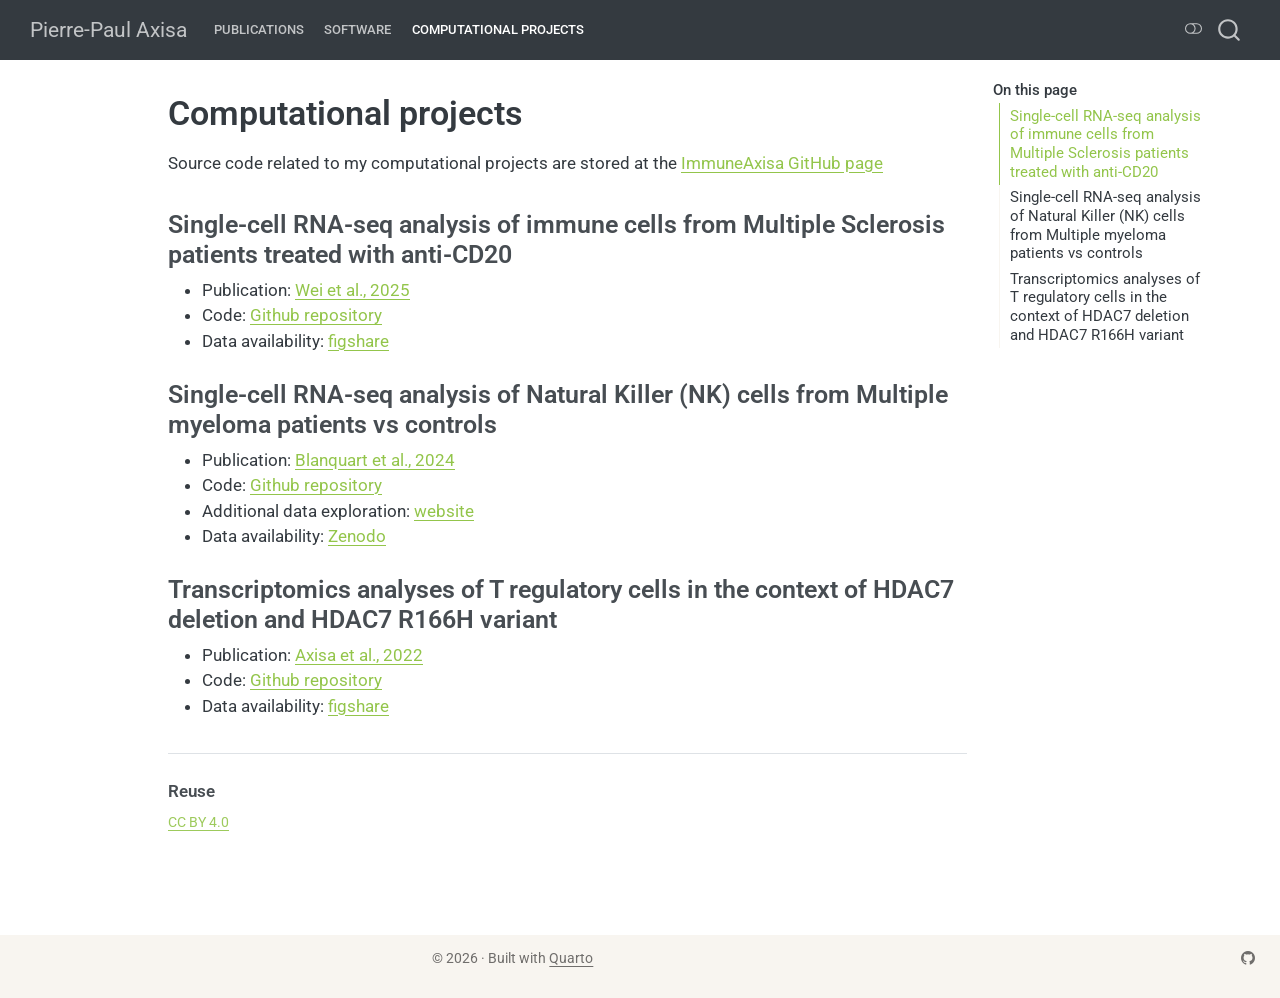
==== commit 813fe04c: "Built site for gh-pages" ====
--- a/comp.html
+++ b/comp.html
@@ -2,13 +2,16 @@
 <html xmlns="http://www.w3.org/1999/xhtml" lang="en" xml:lang="en"><head>
 
 <meta charset="utf-8">
-<meta name="generator" content="quarto-1.8.25">
+<meta name="generator" content="quarto-1.9.38">
 
 <meta name="viewport" content="width=device-width, initial-scale=1.0, user-scalable=yes">
 
 
 <title>Computational projects – Pierre-Paul Axisa</title>
 <style>
+/* Default styles provided by pandoc.
+** See https://pandoc.org/MANUAL.html#variables-for-html for config info.
+*/
 code{white-space: pre-wrap;}
 span.smallcaps{font-variant: small-caps;}
 div.columns{display: flex; gap: min(4vw, 1.5em);}
@@ -32,19 +35,18 @@
 <link href="./images/icon.png" rel="icon" type="image/png">
 <script src="site_libs/quarto-html/quarto.js" type="module"></script>
 <script src="site_libs/quarto-html/tabsets/tabsets.js" type="module"></script>
-<script src="site_libs/quarto-html/axe/axe-check.js" type="module"></script>
 <script src="site_libs/quarto-html/popper.min.js"></script>
 <script src="site_libs/quarto-html/tippy.umd.min.js"></script>
 <script src="site_libs/quarto-html/anchor.min.js"></script>
 <link href="site_libs/quarto-html/tippy.css" rel="stylesheet">
-<link href="site_libs/quarto-html/quarto-syntax-highlighting-065a5179aebd64318d7ea99d77b64a9e.css" rel="stylesheet" class="quarto-color-scheme" id="quarto-text-highlighting-styles">
-<link href="site_libs/quarto-html/quarto-syntax-highlighting-dark-969ddfa49e00a70eb3423444dbc81f6c.css" rel="stylesheet" class="quarto-color-scheme quarto-color-alternate" id="quarto-text-highlighting-styles">
-<link href="site_libs/quarto-html/quarto-syntax-highlighting-065a5179aebd64318d7ea99d77b64a9e.css" rel="stylesheet" class="quarto-color-scheme-extra" id="quarto-text-highlighting-styles">
+<link href="site_libs/quarto-html/quarto-syntax-highlighting-de63f62b328812d8e578a4d74e282472.css" rel="stylesheet" class="quarto-color-scheme" id="quarto-text-highlighting-styles">
+<link href="site_libs/quarto-html/quarto-syntax-highlighting-dark-6b6957c917596b414ec0b78690761e87.css" rel="stylesheet" class="quarto-color-scheme quarto-color-alternate" id="quarto-text-highlighting-styles">
+<link href="site_libs/quarto-html/quarto-syntax-highlighting-de63f62b328812d8e578a4d74e282472.css" rel="stylesheet" class="quarto-color-scheme-extra" id="quarto-text-highlighting-styles">
 <script src="site_libs/bootstrap/bootstrap.min.js"></script>
 <link href="site_libs/bootstrap/bootstrap-icons.css" rel="stylesheet">
-<link href="site_libs/bootstrap/bootstrap-8cb680a273bab8177611b4f228969fbd.min.css" rel="stylesheet" append-hash="true" class="quarto-color-scheme" id="quarto-bootstrap" data-mode="light">
-<link href="site_libs/bootstrap/bootstrap-dark-b22a90070e0a74ae55056e5e9042a816.min.css" rel="stylesheet" append-hash="true" class="quarto-color-scheme quarto-color-alternate" id="quarto-bootstrap" data-mode="dark">
-<link href="site_libs/bootstrap/bootstrap-8cb680a273bab8177611b4f228969fbd.min.css" rel="stylesheet" append-hash="true" class="quarto-color-scheme-extra" id="quarto-bootstrap" data-mode="light">
+<link href="site_libs/bootstrap/bootstrap-66d0edba37af40732a7d4fcce5a9b823.min.css" rel="stylesheet" append-hash="true" class="quarto-color-scheme" id="quarto-bootstrap" data-mode="light">
+<link href="site_libs/bootstrap/bootstrap-dark-2830d897196fd3ed19a23ef8f94ccf2a.min.css" rel="stylesheet" append-hash="true" class="quarto-color-scheme quarto-color-alternate" id="quarto-bootstrap" data-mode="light">
+<link href="site_libs/bootstrap/bootstrap-66d0edba37af40732a7d4fcce5a9b823.min.css" rel="stylesheet" append-hash="true" class="quarto-color-scheme-extra" id="quarto-bootstrap" data-mode="light">
 <script id="quarto-search-options" type="application/json">{
   "location": "navbar",
   "copy-button": false,
@@ -250,8 +252,6 @@
     <nav class="navbar navbar-expand-lg " data-bs-theme="dark">
       <div class="navbar-container container-fluid">
       <div class="navbar-brand-container mx-auto">
-    <a href="./index.html" class="navbar-brand navbar-brand-logo">
-    </a>
     <a class="navbar-brand" href="./index.html">
     <span class="navbar-title">Pierre-Paul Axisa</span>
     </a>
--- a/site_libs/quarto-html/quarto-syntax-highlighting-de63f62b328812d8e578a4d74e282472.css
+++ b/site_libs/quarto-html/quarto-syntax-highlighting-de63f62b328812d8e578a4d74e282472.css
@@ -0,0 +1,210 @@
+/* quarto syntax highlight colors */
+:root {
+  --quarto-hl-al-color: #ff5555;
+  --quarto-hl-an-color: #6a737d;
+  --quarto-hl-at-color: #d73a49;
+  --quarto-hl-bn-color: #005cc5;
+  --quarto-hl-bu-color: #d73a49;
+  --quarto-hl-ch-color: #032f62;
+  --quarto-hl-co-color: #6a737d;
+  --quarto-hl-cv-color: #6a737d;
+  --quarto-hl-cn-color: #005cc5;
+  --quarto-hl-cf-color: #d73a49;
+  --quarto-hl-dt-color: #d73a49;
+  --quarto-hl-dv-color: #005cc5;
+  --quarto-hl-do-color: #6a737d;
+  --quarto-hl-er-color: #ff5555;
+  --quarto-hl-ex-color: #d73a49;
+  --quarto-hl-fl-color: #005cc5;
+  --quarto-hl-fu-color: #6f42c1;
+  --quarto-hl-im-color: #032f62;
+  --quarto-hl-in-color: #6a737d;
+  --quarto-hl-kw-color: #d73a49;
+  --quarto-hl-op-color: #24292e;
+  --quarto-hl-pp-color: #d73a49;
+  --quarto-hl-re-color: #6a737d;
+  --quarto-hl-sc-color: #005cc5;
+  --quarto-hl-ss-color: #032f62;
+  --quarto-hl-st-color: #032f62;
+  --quarto-hl-va-color: #e36209;
+  --quarto-hl-vs-color: #032f62;
+  --quarto-hl-wa-color: #ff5555;
+}
+
+/* other quarto variables */
+:root {
+  --quarto-font-monospace: SFMono-Regular, Menlo, Monaco, Consolas, "Liberation Mono", "Courier New", monospace;
+}
+
+/* syntax highlight based on Pandoc's rules */
+pre > code.sourceCode > span {
+  color: #24292e;
+}
+
+code.sourceCode > span {
+  color: #24292e;
+}
+
+div.sourceCode,
+div.sourceCode pre.sourceCode {
+  color: #24292e;
+}
+
+/* Normal */
+code span {
+  color: #24292e;
+}
+
+/* Alert */
+code span.al {
+  font-weight: bold;
+  color: #ff5555;
+}
+
+/* Annotation */
+code span.an {
+  color: #6a737d;
+}
+
+/* Attribute */
+code span.at {
+  color: #d73a49;
+}
+
+/* BaseN */
+code span.bn {
+  color: #005cc5;
+}
+
+/* BuiltIn */
+code span.bu {
+  color: #d73a49;
+}
+
+/* ControlFlow */
+code span.cf {
+  color: #d73a49;
+}
+
+/* Char */
+code span.ch {
+  color: #032f62;
+}
+
+/* Constant */
+code span.cn {
+  color: #005cc5;
+}
+
+/* Comment */
+code span.co {
+  color: #6a737d;
+}
+
+/* CommentVar */
+code span.cv {
+  color: #6a737d;
+}
+
+/* Documentation */
+code span.do {
+  color: #6a737d;
+}
+
+/* DataType */
+code span.dt {
+  color: #d73a49;
+}
+
+/* DecVal */
+code span.dv {
+  color: #005cc5;
+}
+
+/* Error */
+code span.er {
+  color: #ff5555;
+  text-decoration: underline;
+}
+
+/* Extension */
+code span.ex {
+  font-weight: bold;
+  color: #d73a49;
+}
+
+/* Float */
+code span.fl {
+  color: #005cc5;
+}
+
+/* Function */
+code span.fu {
+  color: #6f42c1;
+}
+
+/* Import */
+code span.im {
+  color: #032f62;
+}
+
+/* Information */
+code span.in {
+  color: #6a737d;
+}
+
+/* Keyword */
+code span.kw {
+  color: #d73a49;
+}
+
+/* Operator */
+code span.op {
+  color: #24292e;
+}
+
+/* Preprocessor */
+code span.pp {
+  color: #d73a49;
+}
+
+/* RegionMarker */
+code span.re {
+  color: #6a737d;
+}
+
+/* SpecialChar */
+code span.sc {
+  color: #005cc5;
+}
+
+/* SpecialString */
+code span.ss {
+  color: #032f62;
+}
+
+/* String */
+code span.st {
+  color: #032f62;
+}
+
+/* Variable */
+code span.va {
+  color: #e36209;
+}
+
+/* VerbatimString */
+code span.vs {
+  color: #032f62;
+}
+
+/* Warning */
+code span.wa {
+  color: #ff5555;
+}
+
+.prevent-inlining {
+  content: "</";
+}
+
+/*# sourceMappingURL=e073dde7d9be180d5cbafa952671d6f8.css.map */
--- a/site_libs/quarto-html/quarto-syntax-highlighting-dark-6b6957c917596b414ec0b78690761e87.css
+++ b/site_libs/quarto-html/quarto-syntax-highlighting-dark-6b6957c917596b414ec0b78690761e87.css
@@ -0,0 +1,210 @@
+/* quarto syntax highlight colors */
+:root {
+  --quarto-hl-al-color: #ff5555;
+  --quarto-hl-an-color: #6a737d;
+  --quarto-hl-at-color: #f97583;
+  --quarto-hl-bn-color: #79b8ff;
+  --quarto-hl-bu-color: #f97583;
+  --quarto-hl-ch-color: #9ecbff;
+  --quarto-hl-co-color: #6a737d;
+  --quarto-hl-cv-color: #6a737d;
+  --quarto-hl-cn-color: #79b8ff;
+  --quarto-hl-cf-color: #f97583;
+  --quarto-hl-dt-color: #f97583;
+  --quarto-hl-dv-color: #79b8ff;
+  --quarto-hl-do-color: #6a737d;
+  --quarto-hl-er-color: #ff5555;
+  --quarto-hl-ex-color: #f97583;
+  --quarto-hl-fl-color: #79b8ff;
+  --quarto-hl-fu-color: #b392f0;
+  --quarto-hl-im-color: #9ecbff;
+  --quarto-hl-in-color: #6a737d;
+  --quarto-hl-kw-color: #f97583;
+  --quarto-hl-op-color: #e1e4e8;
+  --quarto-hl-pp-color: #f97583;
+  --quarto-hl-re-color: #6a737d;
+  --quarto-hl-sc-color: #79b8ff;
+  --quarto-hl-ss-color: #9ecbff;
+  --quarto-hl-st-color: #9ecbff;
+  --quarto-hl-va-color: #ffab70;
+  --quarto-hl-vs-color: #9ecbff;
+  --quarto-hl-wa-color: #ff5555;
+}
+
+/* other quarto variables */
+:root {
+  --quarto-font-monospace: SFMono-Regular, Menlo, Monaco, Consolas, "Liberation Mono", "Courier New", monospace;
+}
+
+/* syntax highlight based on Pandoc's rules */
+pre > code.sourceCode > span {
+  color: #e1e4e8;
+}
+
+code.sourceCode > span {
+  color: #e1e4e8;
+}
+
+div.sourceCode,
+div.sourceCode pre.sourceCode {
+  color: #e1e4e8;
+}
+
+/* Normal */
+code span {
+  color: #e1e4e8;
+}
+
+/* Alert */
+code span.al {
+  font-weight: bold;
+  color: #ff5555;
+}
+
+/* Annotation */
+code span.an {
+  color: #6a737d;
+}
+
+/* Attribute */
+code span.at {
+  color: #f97583;
+}
+
+/* BaseN */
+code span.bn {
+  color: #79b8ff;
+}
+
+/* BuiltIn */
+code span.bu {
+  color: #f97583;
+}
+
+/* ControlFlow */
+code span.cf {
+  color: #f97583;
+}
+
+/* Char */
+code span.ch {
+  color: #9ecbff;
+}
+
+/* Constant */
+code span.cn {
+  color: #79b8ff;
+}
+
+/* Comment */
+code span.co {
+  color: #6a737d;
+}
+
+/* CommentVar */
+code span.cv {
+  color: #6a737d;
+}
+
+/* Documentation */
+code span.do {
+  color: #6a737d;
+}
+
+/* DataType */
+code span.dt {
+  color: #f97583;
+}
+
+/* DecVal */
+code span.dv {
+  color: #79b8ff;
+}
+
+/* Error */
+code span.er {
+  color: #ff5555;
+  text-decoration: underline;
+}
+
+/* Extension */
+code span.ex {
+  font-weight: bold;
+  color: #f97583;
+}
+
+/* Float */
+code span.fl {
+  color: #79b8ff;
+}
+
+/* Function */
+code span.fu {
+  color: #b392f0;
+}
+
+/* Import */
+code span.im {
+  color: #9ecbff;
+}
+
+/* Information */
+code span.in {
+  color: #6a737d;
+}
+
+/* Keyword */
+code span.kw {
+  color: #f97583;
+}
+
+/* Operator */
+code span.op {
+  color: #e1e4e8;
+}
+
+/* Preprocessor */
+code span.pp {
+  color: #f97583;
+}
+
+/* RegionMarker */
+code span.re {
+  color: #6a737d;
+}
+
+/* SpecialChar */
+code span.sc {
+  color: #79b8ff;
+}
+
+/* SpecialString */
+code span.ss {
+  color: #9ecbff;
+}
+
+/* String */
+code span.st {
+  color: #9ecbff;
+}
+
+/* Variable */
+code span.va {
+  color: #ffab70;
+}
+
+/* VerbatimString */
+code span.vs {
+  color: #9ecbff;
+}
+
+/* Warning */
+code span.wa {
+  color: #ff5555;
+}
+
+.prevent-inlining {
+  content: "</";
+}
+
+/*# sourceMappingURL=63994cfe4e031b08dc03516c8cd81578.css.map */
--- a/site_libs/quarto-html/quarto-syntax-highlighting-de63f62b328812d8e578a4d74e282472.css
+++ b/site_libs/quarto-html/quarto-syntax-highlighting-de63f62b328812d8e578a4d74e282472.css
@@ -0,0 +1,210 @@
+/* quarto syntax highlight colors */
+:root {
+  --quarto-hl-al-color: #ff5555;
+  --quarto-hl-an-color: #6a737d;
+  --quarto-hl-at-color: #d73a49;
+  --quarto-hl-bn-color: #005cc5;
+  --quarto-hl-bu-color: #d73a49;
+  --quarto-hl-ch-color: #032f62;
+  --quarto-hl-co-color: #6a737d;
+  --quarto-hl-cv-color: #6a737d;
+  --quarto-hl-cn-color: #005cc5;
+  --quarto-hl-cf-color: #d73a49;
+  --quarto-hl-dt-color: #d73a49;
+  --quarto-hl-dv-color: #005cc5;
+  --quarto-hl-do-color: #6a737d;
+  --quarto-hl-er-color: #ff5555;
+  --quarto-hl-ex-color: #d73a49;
+  --quarto-hl-fl-color: #005cc5;
+  --quarto-hl-fu-color: #6f42c1;
+  --quarto-hl-im-color: #032f62;
+  --quarto-hl-in-color: #6a737d;
+  --quarto-hl-kw-color: #d73a49;
+  --quarto-hl-op-color: #24292e;
+  --quarto-hl-pp-color: #d73a49;
+  --quarto-hl-re-color: #6a737d;
+  --quarto-hl-sc-color: #005cc5;
+  --quarto-hl-ss-color: #032f62;
+  --quarto-hl-st-color: #032f62;
+  --quarto-hl-va-color: #e36209;
+  --quarto-hl-vs-color: #032f62;
+  --quarto-hl-wa-color: #ff5555;
+}
+
+/* other quarto variables */
+:root {
+  --quarto-font-monospace: SFMono-Regular, Menlo, Monaco, Consolas, "Liberation Mono", "Courier New", monospace;
+}
+
+/* syntax highlight based on Pandoc's rules */
+pre > code.sourceCode > span {
+  color: #24292e;
+}
+
+code.sourceCode > span {
+  color: #24292e;
+}
+
+div.sourceCode,
+div.sourceCode pre.sourceCode {
+  color: #24292e;
+}
+
+/* Normal */
+code span {
+  color: #24292e;
+}
+
+/* Alert */
+code span.al {
+  font-weight: bold;
+  color: #ff5555;
+}
+
+/* Annotation */
+code span.an {
+  color: #6a737d;
+}
+
+/* Attribute */
+code span.at {
+  color: #d73a49;
+}
+
+/* BaseN */
+code span.bn {
+  color: #005cc5;
+}
+
+/* BuiltIn */
+code span.bu {
+  color: #d73a49;
+}
+
+/* ControlFlow */
+code span.cf {
+  color: #d73a49;
+}
+
+/* Char */
+code span.ch {
+  color: #032f62;
+}
+
+/* Constant */
+code span.cn {
+  color: #005cc5;
+}
+
+/* Comment */
+code span.co {
+  color: #6a737d;
+}
+
+/* CommentVar */
+code span.cv {
+  color: #6a737d;
+}
+
+/* Documentation */
+code span.do {
+  color: #6a737d;
+}
+
+/* DataType */
+code span.dt {
+  color: #d73a49;
+}
+
+/* DecVal */
+code span.dv {
+  color: #005cc5;
+}
+
+/* Error */
+code span.er {
+  color: #ff5555;
+  text-decoration: underline;
+}
+
+/* Extension */
+code span.ex {
+  font-weight: bold;
+  color: #d73a49;
+}
+
+/* Float */
+code span.fl {
+  color: #005cc5;
+}
+
+/* Function */
+code span.fu {
+  color: #6f42c1;
+}
+
+/* Import */
+code span.im {
+  color: #032f62;
+}
+
+/* Information */
+code span.in {
+  color: #6a737d;
+}
+
+/* Keyword */
+code span.kw {
+  color: #d73a49;
+}
+
+/* Operator */
+code span.op {
+  color: #24292e;
+}
+
+/* Preprocessor */
+code span.pp {
+  color: #d73a49;
+}
+
+/* RegionMarker */
+code span.re {
+  color: #6a737d;
+}
+
+/* SpecialChar */
+code span.sc {
+  color: #005cc5;
+}
+
+/* SpecialString */
+code span.ss {
+  color: #032f62;
+}
+
+/* String */
+code span.st {
+  color: #032f62;
+}
+
+/* Variable */
+code span.va {
+  color: #e36209;
+}
+
+/* VerbatimString */
+code span.vs {
+  color: #032f62;
+}
+
+/* Warning */
+code span.wa {
+  color: #ff5555;
+}
+
+.prevent-inlining {
+  content: "</";
+}
+
+/*# sourceMappingURL=e073dde7d9be180d5cbafa952671d6f8.css.map */
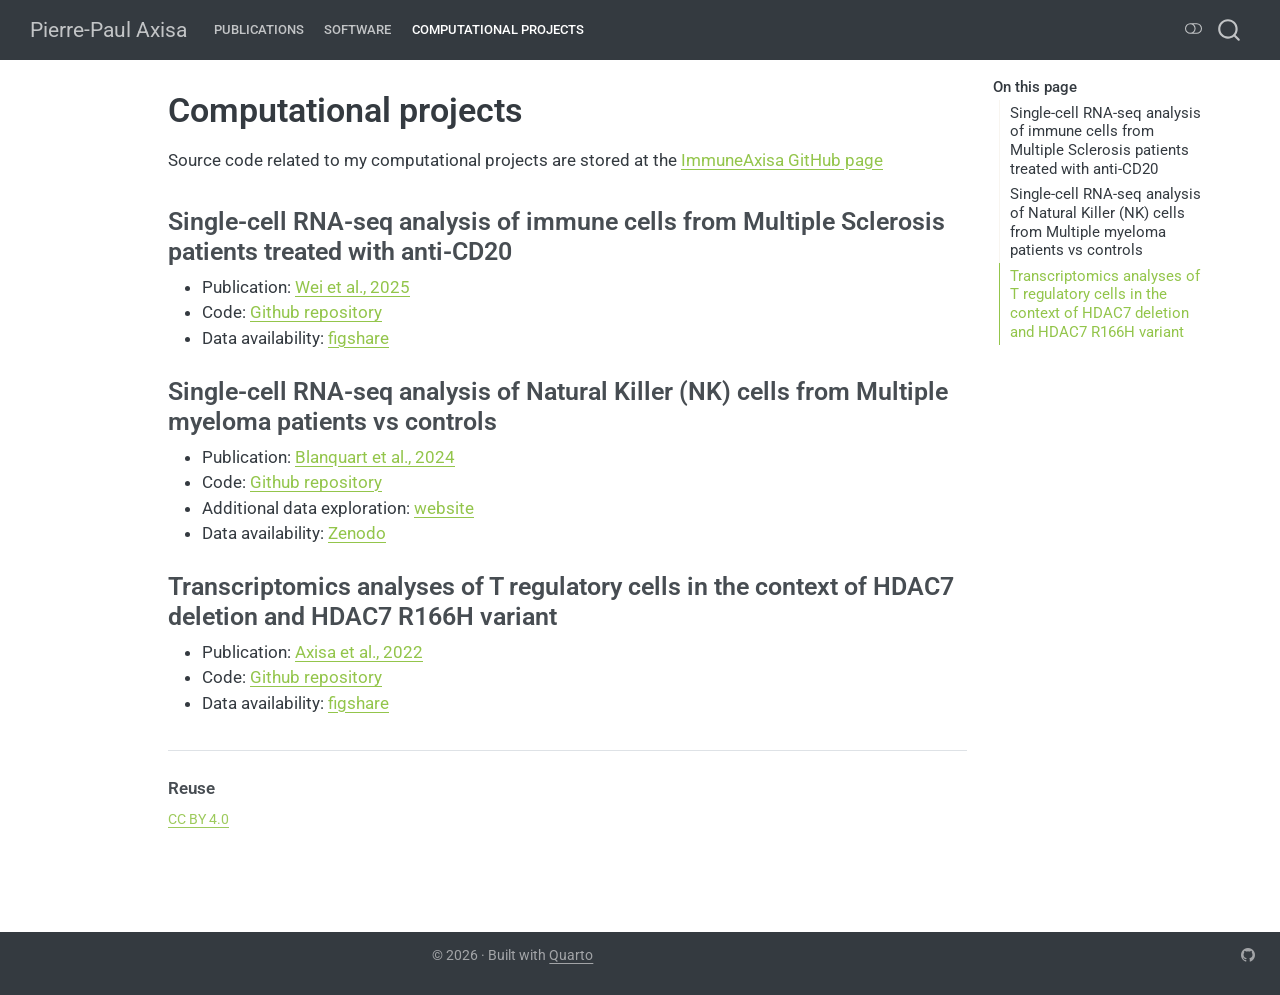
==== commit c9470a73: "Built site for gh-pages" ====
--- a/comp.html
+++ b/comp.html
@@ -2,7 +2,7 @@
 <html xmlns="http://www.w3.org/1999/xhtml" lang="en" xml:lang="en"><head>
 
 <meta charset="utf-8">
-<meta name="generator" content="quarto-1.9.38">
+<meta name="generator" content="quarto-1.11.9">
 
 <meta name="viewport" content="width=device-width, initial-scale=1.0, user-scalable=yes">
 
@@ -12,10 +12,13 @@
 /* Default styles provided by pandoc.
 ** See https://pandoc.org/MANUAL.html#variables-for-html for config info.
 */
-code{white-space: pre-wrap;}
 span.smallcaps{font-variant: small-caps;}
-div.columns{display: flex; gap: min(4vw, 1.5em);}
-div.column{flex: auto; overflow-x: auto;}
+div.columns{display: flex; gap: 1.5em;}
+div.column{flex: auto;}
+@media screen {
+div.columns{gap: min(4vw, 1.5em);}
+div.column{overflow-x: auto;}
+}
 div.hanging-indent{margin-left: 1.5em; text-indent: -1.5em;}
 ul.task-list{list-style: none;}
 ul.task-list li input[type="checkbox"] {
@@ -35,18 +38,19 @@
 <link href="./images/icon.png" rel="icon" type="image/png">
 <script src="site_libs/quarto-html/quarto.js" type="module"></script>
 <script src="site_libs/quarto-html/tabsets/tabsets.js" type="module"></script>
+<script src="site_libs/quarto-html/scrollable-regions/scrollable-regions.js" type="module"></script>
 <script src="site_libs/quarto-html/popper.min.js"></script>
 <script src="site_libs/quarto-html/tippy.umd.min.js"></script>
 <script src="site_libs/quarto-html/anchor.min.js"></script>
 <link href="site_libs/quarto-html/tippy.css" rel="stylesheet">
-<link href="site_libs/quarto-html/quarto-syntax-highlighting-de63f62b328812d8e578a4d74e282472.css" rel="stylesheet" class="quarto-color-scheme" id="quarto-text-highlighting-styles">
-<link href="site_libs/quarto-html/quarto-syntax-highlighting-dark-6b6957c917596b414ec0b78690761e87.css" rel="stylesheet" class="quarto-color-scheme quarto-color-alternate" id="quarto-text-highlighting-styles">
-<link href="site_libs/quarto-html/quarto-syntax-highlighting-de63f62b328812d8e578a4d74e282472.css" rel="stylesheet" class="quarto-color-scheme-extra" id="quarto-text-highlighting-styles">
+<link href="site_libs/quarto-html/quarto-syntax-highlighting-5de16f5e46225c21e2daa90d340bf64f.css" rel="stylesheet" class="quarto-color-scheme" id="quarto-text-highlighting-styles">
+<link href="site_libs/quarto-html/quarto-syntax-highlighting-dark-3218d7d29a29f08bc4fdf3802c3e3ca5.css" rel="stylesheet" class="quarto-color-scheme quarto-color-alternate" id="quarto-text-highlighting-styles">
+<link href="site_libs/quarto-html/quarto-syntax-highlighting-5de16f5e46225c21e2daa90d340bf64f.css" rel="stylesheet" class="quarto-color-scheme-extra" id="quarto-text-highlighting-styles">
 <script src="site_libs/bootstrap/bootstrap.min.js"></script>
 <link href="site_libs/bootstrap/bootstrap-icons.css" rel="stylesheet">
-<link href="site_libs/bootstrap/bootstrap-66d0edba37af40732a7d4fcce5a9b823.min.css" rel="stylesheet" append-hash="true" class="quarto-color-scheme" id="quarto-bootstrap" data-mode="light">
-<link href="site_libs/bootstrap/bootstrap-dark-2830d897196fd3ed19a23ef8f94ccf2a.min.css" rel="stylesheet" append-hash="true" class="quarto-color-scheme quarto-color-alternate" id="quarto-bootstrap" data-mode="light">
-<link href="site_libs/bootstrap/bootstrap-66d0edba37af40732a7d4fcce5a9b823.min.css" rel="stylesheet" append-hash="true" class="quarto-color-scheme-extra" id="quarto-bootstrap" data-mode="light">
+<link href="site_libs/bootstrap/bootstrap-f639b6f682250940b6322eefc87b3c7c.min.css" rel="stylesheet" append-hash="true" class="quarto-color-scheme" id="quarto-bootstrap" data-mode="light">
+<link href="site_libs/bootstrap/bootstrap-dark-035366b84908272468b85dc67402bf01.min.css" rel="stylesheet" append-hash="true" class="quarto-color-scheme quarto-color-alternate" id="quarto-bootstrap" data-mode="dark">
+<link href="site_libs/bootstrap/bootstrap-f639b6f682250940b6322eefc87b3c7c.min.css" rel="stylesheet" append-hash="true" class="quarto-color-scheme-extra" id="quarto-bootstrap" data-mode="light">
 <script id="quarto-search-options" type="application/json">{
   "location": "navbar",
   "copy-button": false,
@@ -81,9 +85,11 @@
 <meta property="og:description" content="Computational biologist — variant-to-function genomics, CBMR, University of Copenhagen">
 <meta property="og:image" content="https://ppaxisa.github.io/images/avatar.jpg">
 <meta property="og:site_name" content="Pierre-Paul Axisa">
+<meta property="og:image:height" content="800">
+<meta property="og:image:width" content="800">
 </head>
 
-<body class="nav-fixed quarto-light"><script id="quarto-html-before-body" type="application/javascript">
+<body class="nav-fixed quarto-light"><a id="quarto-skip-link" class="visually-hidden-focusable" href="#quarto-document-content">Skip to main content</a><script id="quarto-html-before-body" type="application/javascript">
     const toggleBodyColorMode = (bsSheetEl) => {
       const mode = bsSheetEl.getAttribute("data-mode");
       const bodyEl = window.document.querySelector("body");
@@ -106,6 +112,7 @@
       for (let i=0; i < toggles.length; i++) {
         const toggle = toggles[i];
         if (toggle) {
+          toggle.setAttribute("aria-checked", alternate ? "true" : "false");
           if (alternate) {
             toggle.classList.add("alternate");
           } else {
@@ -135,13 +142,19 @@
       manageTransitions('#quarto-margin-sidebar .nav-link', true);
       // Switch the toggles
       setColorSchemeToggle(alternate)
-      // Hack to workaround the fact that safari doesn't
-      // properly recolor the scrollbar when toggling (#1455)
+    }
+    // Hack to workaround the fact that safari doesn't
+    // properly recolor the scrollbar when toggling (#1455).
+    // Not run on load: stylesheets are set before first paint there, and
+    // scrolling would undo the scroll to a URL fragment (#14973).
+    // The one pixel nudge keeps the reader where they were.
+    const refreshSafariScrollbar = () => {
       if (navigator.userAgent.indexOf('Safari') > 0 && navigator.userAgent.indexOf('Chrome') == -1) {
         manageTransitions("body", false);
-        window.scrollTo(0, 1);
+        const scrollY = window.scrollY;
+        window.scrollTo(0, scrollY > 0 ? scrollY - 1 : 1);
         setTimeout(() => {
-          window.scrollTo(0, 0);
+          window.scrollTo(0, scrollY);
           manageTransitions("body", true);
         }, 40);
       }
@@ -235,6 +248,7 @@
       // Read the current dark / light value
       let toAlternate = !hasAlternateSentinel();
       toggleColorMode(toAlternate);
+      refreshSafariScrollbar();
       setStyleSentinel(toAlternate);
       toggleGiscusIfUsed(toAlternate, darkModeDefault);
       window.dispatchEvent(new Event('resize'));
@@ -249,15 +263,14 @@
 
 <div id="quarto-search-results"></div>
   <header id="quarto-header" class="headroom fixed-top">
-    <nav class="navbar navbar-expand-lg " data-bs-theme="dark">
+    <nav class="navbar navbar-expand-lg " data-bs-theme="dark" aria-label="Site">
       <div class="navbar-container container-fluid">
       <div class="navbar-brand-container mx-auto">
     <a class="navbar-brand" href="./index.html">
     <span class="navbar-title">Pierre-Paul Axisa</span>
     </a>
   </div>
-            <div id="quarto-search" class="" title="Search"></div>
-          <button class="navbar-toggler" type="button" data-bs-toggle="collapse" data-bs-target="#navbarCollapse" aria-controls="navbarCollapse" role="menu" aria-expanded="false" aria-label="Toggle navigation" onclick="if (window.quartoToggleHeadroom) { window.quartoToggleHeadroom(); }">
+          <button class="navbar-toggler" type="button" data-bs-toggle="collapse" data-bs-target="#navbarCollapse" aria-controls="navbarCollapse" aria-expanded="false" aria-label="Toggle navigation" onclick="if (window.quartoToggleHeadroom) { window.quartoToggleHeadroom(); }">
   <span class="navbar-toggler-icon"></span>
 </button>
           <div class="collapse navbar-collapse" id="navbarCollapse">
@@ -277,8 +290,9 @@
 </ul>
           </div> <!-- /navcollapse -->
             <div class="quarto-navbar-tools">
-  <a href="" class="quarto-color-scheme-toggle quarto-navigation-tool  px-1" onclick="window.quartoToggleColorScheme(); return false;" title="Toggle dark mode"><i class="bi"></i></a>
+  <button type="button" role="switch" aria-checked="false" class="quarto-color-scheme-toggle quarto-navigation-tool  px-1" onclick="window.quartoToggleColorScheme(); return false;" title="Toggle dark mode" aria-label="Toggle dark mode"><i class="bi"></i></button>
 </div>
+            <div id="quarto-search" class="" title="Search"></div>
       </div> <!-- /container-fluid -->
     </nav>
 </header>
@@ -287,7 +301,7 @@
 <!-- sidebar -->
 <!-- margin-sidebar -->
     <div id="quarto-margin-sidebar" class="sidebar margin-sidebar">
-        <nav id="TOC" role="doc-toc" class="toc-active">
+        <nav id="TOC" role="doc-toc" aria-labelledby="toc-title" class="toc-active">
     <h2 id="toc-title">On this page</h2>
    
   <ul>
@@ -298,7 +312,7 @@
 </nav>
     </div>
 <!-- main -->
-<main class="content" id="quarto-document-content">
+<main class="content" id="quarto-document-content" tabindex="-1">
 
 
 <header id="title-block-header" class="quarto-title-block default">
@@ -354,15 +368,50 @@
   window.document.addEventListener("DOMContentLoaded", function (event) {
     // Ensure there is a toggle, if there isn't float one in the top right
     if (window.document.querySelector('.quarto-color-scheme-toggle') === null) {
-      const a = window.document.createElement('a');
-      a.classList.add('top-right');
-      a.classList.add('quarto-color-scheme-toggle');
-      a.href = "";
-      a.onclick = function() { try { window.quartoToggleColorScheme(); } catch {} return false; };
+      const toggle = window.document.createElement('button');
+      toggle.type = "button";
+      toggle.setAttribute("role", "switch");
+      toggle.setAttribute("aria-checked", "false");
+      toggle.classList.add('top-right');
+      toggle.classList.add('quarto-color-scheme-toggle');
+      toggle.setAttribute("aria-label", "Toggle dark mode");
+      toggle.onclick = function() { try { window.quartoToggleColorScheme(); } catch {} return false; };
       const i = window.document.createElement("i");
       i.classList.add('bi');
-      a.appendChild(i);
-      window.document.body.appendChild(a);
+      toggle.appendChild(i);
+      // Put the toggle in a landmark of its own, so that landmark navigation
+      // can reach it.
+      //
+      // The container is always a fresh direct child of body, and the toggle is
+      // never moved into page furniture that the theme or the author controls.
+      // The toggle is positioned against the page, so any ancestor that
+      // establishes a containing block captures it: a positioned element or a
+      // grid for position: absolute, and transform, filter, will-change or
+      // contain for position: fixed. A direct child of body has none of these
+      // to inherit, and the shift when one appears is silent and visual.
+      //
+      // ARIA says a document should have at most one banner, and axe reports a
+      // duplicate whether or not the banners carry distinct labels. So use a
+      // header when the page has no banner yet, and a named region otherwise.
+      //
+      // A header is a banner wherever it sits, unless it is inside sectioning
+      // content, so this cannot just look at the children of body: a custom
+      // page layout wraps the title block header in a plain div. An explicit
+      // role="banner" always counts.
+      const sectioning = 'article, aside, main, nav, section, [role="article"], [role="complementary"], [role="main"], [role="navigation"], [role="region"]';
+      const hasBanner = Array.from(
+        window.document.querySelectorAll('header:not([role]), [role="banner"]')
+      ).some(function(el) {
+        return el.hasAttribute("role") || el.closest(sectioning) === null;
+      });
+      const container = window.document.createElement(hasBanner ? "div" : "header");
+      if (hasBanner) {
+        container.setAttribute("role", "region");
+        container.setAttribute("aria-label", "Toggle dark mode");
+      }
+      container.classList.add('quarto-color-scheme-toggle-container');
+      container.appendChild(toggle);
+      window.document.body.appendChild(container);
     }
     setColorSchemeToggle(hasAlternateSentinel())
     const icon = "";
@@ -441,7 +490,8 @@
           return filterRegex.test(href) || localhostRegex.test(href) || mailtoRegex.test(href);
       }
       // Inspect non-navigation links and adorn them if external
-     var links = window.document.querySelectorAll('a[href]:not(.nav-link):not(.navbar-brand):not(.toc-action):not(.sidebar-link):not(.sidebar-item-toggle):not(.pagination-link):not(.no-external):not([aria-hidden]):not(.dropdown-item):not(.quarto-navigation-tool):not(.about-link)');
+      window.quartoDecorateExternalLinks = function (root) {
+     var links = (root || window.document).querySelectorAll('a[href]:not(.nav-link):not(.navbar-brand):not(.toc-action):not(.sidebar-link):not(.sidebar-item-toggle):not(.pagination-link):not(.no-external):not([aria-hidden]):not(.dropdown-item):not(.quarto-navigation-tool):not(.about-link)');
       for (var i=0; i<links.length; i++) {
         const link = links[i];
         if (!isInternal(link.href)) {
@@ -450,8 +500,69 @@
           if (link.dataset.originalHref !== undefined) {
             link.href = link.dataset.originalHref;
           }
-        }
-      }
+          if (!link.classList.contains('no-external-icon')) {
+          }
+        }
+      }
+      };
+      window.quartoDecorateExternalLinks(window.document);
+    // Esc closes the popup (WCAG 1.4.13) and focus leaving both trigger and
+    // popup closes it (WCAG 2.4.11); tippy handles neither for interactive popups.
+    const hideOnEscAndFocusOut = {
+      name: 'hideOnEscAndFocusOut',
+      defaultValue: true,
+      fn(instance) {
+        const dismiss = () => {
+          // A show scheduled by the trigger delay would otherwise reopen it
+          instance.clearDelayTimeouts();
+          instance.hide();
+        };
+        const onKeyDown = (event) => {
+          if (event.key !== 'Escape') {
+            return;
+          }
+          // Keep Esc from also reaching page handlers (e.g. reveal.js overview),
+          // except an open reveal.js slide menu, which Esc should close too.
+          // The menu handles keys only when its keyboard option is on.
+          const menuHandlesEsc = window.Reveal?.getPlugin?.('menu')?.isOpen() &&
+            window.Reveal.getConfig().menu?.keyboard !== false;
+          if (!menuHandlesEsc) {
+            event.stopPropagation();
+          }
+          if (instance.popper.contains(window.document.activeElement)) {
+            // Disabled while refocusing so the focus trigger does not reopen it
+            instance.disable();
+            instance.reference.focus();
+            instance.enable();
+          }
+          dismiss();
+        };
+        const onFocusOut = (event) => {
+          const target = event.relatedTarget;
+          if (target && !instance.reference.contains(target) &&
+              !instance.popper.contains(target)) {
+            dismiss();
+          }
+        };
+        // On the trigger too: a click trigger (code-annotations: select) has no
+        // blur handling. Attached for the instance's lifetime so leaving the
+        // trigger also cancels a show still pending on the trigger delay.
+        instance.reference.addEventListener('focusout', onFocusOut);
+        return {
+          onShow() {
+            window.document.addEventListener('keydown', onKeyDown, true);
+            instance.popper.addEventListener('focusout', onFocusOut);
+          },
+          onHide() {
+            window.document.removeEventListener('keydown', onKeyDown, true);
+            instance.popper.removeEventListener('focusout', onFocusOut);
+          },
+          onDestroy() {
+            instance.reference.removeEventListener('focusout', onFocusOut);
+          },
+        };
+      },
+    };
     function tippyHover(el, contentFn, onTriggerFn, onUntriggerFn) {
       const config = {
         allowHTML: true,
@@ -465,6 +576,7 @@
         interactiveBorder: 10,
         theme: 'quarto',
         placement: 'bottom-start',
+        plugins: [hideOnEscAndFocusOut],
       };
       if (contentFn) {
         config.content = contentFn;
@@ -627,44 +739,54 @@
           const lineIds = lines.map((line) => {
             return targetCell + "-" + line;
           })
-          let top = null;
-          let height = null;
-          let parent = null;
+          // Each band is positioned against its own containing block, which is
+          // not the offsetParent of the lines, so place it from client rects.
+          const placeBand = (band, firstEl, lastEl, codeBlock) => {
+            const container = band.offsetParent;
+            if (container === null) {
+              return;
+            }
+            const containerRect = container.getBoundingClientRect();
+            // Reveal.js scales slides with a transform, so convert client
+            // pixels back to the CSS pixels of the container.
+            const scale = containerRect.height / container.offsetHeight || 1;
+            const firstRect = firstEl.getBoundingClientRect();
+            const lastRect = lastEl.getBoundingClientRect();
+            const top = (firstRect.top - containerRect.top) / scale - container.clientTop + container.scrollTop;
+            const height = (lastRect.bottom - firstRect.top) / scale;
+            band.style.top = top - 2 + "px";
+            band.style.height = height + 4 + "px";
+            if (codeBlock) {
+              // Without the copy button wrapper, the containing block is wider
+              // than the code block, so span the code block explicitly.
+              const blockRect = codeBlock.getBoundingClientRect();
+              band.style.left = (blockRect.left - containerRect.left) / scale - container.clientLeft + container.scrollLeft + "px";
+              band.style.width = blockRect.width / scale + "px";
+            }
+          };
           if (lineIds.length > 0) {
-              //compute the position of the single el (top and bottom and make a div)
-              const el = window.document.getElementById(lineIds[0]);
-              top = el.offsetTop;
-              height = el.offsetHeight;
-              parent = el.parentElement.parentElement;
-            if (lineIds.length > 1) {
-              const lastEl = window.document.getElementById(lineIds[lineIds.length - 1]);
-              const bottom = lastEl.offsetTop + lastEl.offsetHeight;
-              height = bottom - top;
+            const el = window.document.getElementById(lineIds[0]);
+            const lastEl = window.document.getElementById(lineIds[lineIds.length - 1]);
+            const parent = el.parentElement.parentElement;
+            // cook up a div (if necessary) and position it
+            let div = window.document.getElementById("code-annotation-line-highlight");
+            if (div === null) {
+              div = window.document.createElement("div");
+              div.setAttribute("id", "code-annotation-line-highlight");
+              div.style.position = 'absolute';
+              parent.appendChild(div);
             }
-            if (top !== null && height !== null && parent !== null) {
-              // cook up a div (if necessary) and position it 
-              let div = window.document.getElementById("code-annotation-line-highlight");
-              if (div === null) {
-                div = window.document.createElement("div");
-                div.setAttribute("id", "code-annotation-line-highlight");
-                div.style.position = 'absolute';
-                parent.appendChild(div);
-              }
-              div.style.top = top - 2 + "px";
-              div.style.height = height + 4 + "px";
-              div.style.left = 0;
-              let gutterDiv = window.document.getElementById("code-annotation-line-highlight-gutter");
-              if (gutterDiv === null) {
-                gutterDiv = window.document.createElement("div");
-                gutterDiv.setAttribute("id", "code-annotation-line-highlight-gutter");
-                gutterDiv.style.position = 'absolute';
-                const codeCell = window.document.getElementById(targetCell);
-                const gutter = codeCell.querySelector('.code-annotation-gutter');
-                gutter.appendChild(gutterDiv);
-              }
-              gutterDiv.style.top = top - 2 + "px";
-              gutterDiv.style.height = height + 4 + "px";
+            placeBand(div, el, lastEl, parent.closest("div.sourceCode") || parent);
+            let gutterDiv = window.document.getElementById("code-annotation-line-highlight-gutter");
+            if (gutterDiv === null) {
+              gutterDiv = window.document.createElement("div");
+              gutterDiv.setAttribute("id", "code-annotation-line-highlight-gutter");
+              gutterDiv.style.position = 'absolute';
+              const codeCell = window.document.getElementById(targetCell);
+              const gutter = codeCell.querySelector('.code-annotation-gutter');
+              gutter.appendChild(gutterDiv);
             }
+            placeBand(gutterDiv, el, lastEl);
             selectedAnnoteEl = annoteEl;
           }
         };
@@ -762,6 +884,9 @@
       }
     }
   });
+  </script>
+  <script type="application/javascript">
+  window.quartoScrollableRegionsLabels = {"code":"Scrollable code","output":"Scrollable output"};
   </script>
 </div> <!-- /content -->
 <footer class="footer">
--- a/site_libs/quarto-html/quarto-syntax-highlighting-5de16f5e46225c21e2daa90d340bf64f.css
+++ b/site_libs/quarto-html/quarto-syntax-highlighting-5de16f5e46225c21e2daa90d340bf64f.css
@@ -0,0 +1,210 @@
+/* quarto syntax highlight colors */
+:root {
+  --quarto-hl-al-color: #ff5555;
+  --quarto-hl-an-color: #6a737d;
+  --quarto-hl-at-color: #d73a49;
+  --quarto-hl-bn-color: #005cc5;
+  --quarto-hl-bu-color: #d73a49;
+  --quarto-hl-ch-color: #032f62;
+  --quarto-hl-co-color: #6a737d;
+  --quarto-hl-cv-color: #6a737d;
+  --quarto-hl-cn-color: #005cc5;
+  --quarto-hl-cf-color: #d73a49;
+  --quarto-hl-dt-color: #d73a49;
+  --quarto-hl-dv-color: #005cc5;
+  --quarto-hl-do-color: #6a737d;
+  --quarto-hl-er-color: #ff5555;
+  --quarto-hl-ex-color: #d73a49;
+  --quarto-hl-fl-color: #005cc5;
+  --quarto-hl-fu-color: #6f42c1;
+  --quarto-hl-im-color: #032f62;
+  --quarto-hl-in-color: #6a737d;
+  --quarto-hl-kw-color: #d73a49;
+  --quarto-hl-op-color: #24292e;
+  --quarto-hl-pp-color: #d73a49;
+  --quarto-hl-re-color: #6a737d;
+  --quarto-hl-sc-color: #005cc5;
+  --quarto-hl-ss-color: #032f62;
+  --quarto-hl-st-color: #032f62;
+  --quarto-hl-va-color: #e36209;
+  --quarto-hl-vs-color: #032f62;
+  --quarto-hl-wa-color: #ff5555;
+}
+
+/* other quarto variables */
+:root {
+  --quarto-font-monospace: SFMono-Regular, Menlo, Monaco, Consolas, "Liberation Mono", "Courier New", monospace;
+}
+
+/* syntax highlight based on Pandoc's rules */
+pre > code.sourceCode > span {
+  color: #24292e;
+}
+
+code.sourceCode > span {
+  color: #24292e;
+}
+
+div.sourceCode,
+div.sourceCode pre.sourceCode {
+  color: #24292e;
+}
+
+/* Normal */
+code span {
+  color: #24292e;
+}
+
+/* Alert */
+code span.al {
+  font-weight: bold;
+  color: #ff5555;
+}
+
+/* Annotation */
+code span.an {
+  color: #6a737d;
+}
+
+/* Attribute */
+code span.at {
+  color: #d73a49;
+}
+
+/* BaseN */
+code span.bn {
+  color: #005cc5;
+}
+
+/* BuiltIn */
+code span.bu {
+  color: #d73a49;
+}
+
+/* ControlFlow */
+code span.cf {
+  color: #d73a49;
+}
+
+/* Char */
+code span.ch {
+  color: #032f62;
+}
+
+/* Constant */
+code span.cn {
+  color: #005cc5;
+}
+
+/* Comment */
+code span.co {
+  color: #6a737d;
+}
+
+/* CommentVar */
+code span.cv {
+  color: #6a737d;
+}
+
+/* Documentation */
+code span.do {
+  color: #6a737d;
+}
+
+/* DataType */
+code span.dt {
+  color: #d73a49;
+}
+
+/* DecVal */
+code span.dv {
+  color: #005cc5;
+}
+
+/* Error */
+code span.er {
+  color: #ff5555;
+  text-decoration: underline;
+}
+
+/* Extension */
+code span.ex {
+  font-weight: bold;
+  color: #d73a49;
+}
+
+/* Float */
+code span.fl {
+  color: #005cc5;
+}
+
+/* Function */
+code span.fu {
+  color: #6f42c1;
+}
+
+/* Import */
+code span.im {
+  color: #032f62;
+}
+
+/* Information */
+code span.in {
+  color: #6a737d;
+}
+
+/* Keyword */
+code span.kw {
+  color: #d73a49;
+}
+
+/* Operator */
+code span.op {
+  color: #24292e;
+}
+
+/* Preprocessor */
+code span.pp {
+  color: #d73a49;
+}
+
+/* RegionMarker */
+code span.re {
+  color: #6a737d;
+}
+
+/* SpecialChar */
+code span.sc {
+  color: #005cc5;
+}
+
+/* SpecialString */
+code span.ss {
+  color: #032f62;
+}
+
+/* String */
+code span.st {
+  color: #032f62;
+}
+
+/* Variable */
+code span.va {
+  color: #e36209;
+}
+
+/* VerbatimString */
+code span.vs {
+  color: #032f62;
+}
+
+/* Warning */
+code span.wa {
+  color: #ff5555;
+}
+
+.prevent-inlining {
+  content: "</";
+}
+
+/*# sourceMappingURL=23f8374238f3f91d1d7749982f748b86.css.map */
--- a/site_libs/quarto-html/quarto-syntax-highlighting-dark-3218d7d29a29f08bc4fdf3802c3e3ca5.css
+++ b/site_libs/quarto-html/quarto-syntax-highlighting-dark-3218d7d29a29f08bc4fdf3802c3e3ca5.css
@@ -0,0 +1,210 @@
+/* quarto syntax highlight colors */
+:root {
+  --quarto-hl-al-color: #ff5555;
+  --quarto-hl-an-color: #6a737d;
+  --quarto-hl-at-color: #f97583;
+  --quarto-hl-bn-color: #79b8ff;
+  --quarto-hl-bu-color: #f97583;
+  --quarto-hl-ch-color: #9ecbff;
+  --quarto-hl-co-color: #6a737d;
+  --quarto-hl-cv-color: #6a737d;
+  --quarto-hl-cn-color: #79b8ff;
+  --quarto-hl-cf-color: #f97583;
+  --quarto-hl-dt-color: #f97583;
+  --quarto-hl-dv-color: #79b8ff;
+  --quarto-hl-do-color: #6a737d;
+  --quarto-hl-er-color: #ff5555;
+  --quarto-hl-ex-color: #f97583;
+  --quarto-hl-fl-color: #79b8ff;
+  --quarto-hl-fu-color: #b392f0;
+  --quarto-hl-im-color: #9ecbff;
+  --quarto-hl-in-color: #6a737d;
+  --quarto-hl-kw-color: #f97583;
+  --quarto-hl-op-color: #e1e4e8;
+  --quarto-hl-pp-color: #f97583;
+  --quarto-hl-re-color: #6a737d;
+  --quarto-hl-sc-color: #79b8ff;
+  --quarto-hl-ss-color: #9ecbff;
+  --quarto-hl-st-color: #9ecbff;
+  --quarto-hl-va-color: #ffab70;
+  --quarto-hl-vs-color: #9ecbff;
+  --quarto-hl-wa-color: #ff5555;
+}
+
+/* other quarto variables */
+:root {
+  --quarto-font-monospace: SFMono-Regular, Menlo, Monaco, Consolas, "Liberation Mono", "Courier New", monospace;
+}
+
+/* syntax highlight based on Pandoc's rules */
+pre > code.sourceCode > span {
+  color: #e1e4e8;
+}
+
+code.sourceCode > span {
+  color: #e1e4e8;
+}
+
+div.sourceCode,
+div.sourceCode pre.sourceCode {
+  color: #e1e4e8;
+}
+
+/* Normal */
+code span {
+  color: #e1e4e8;
+}
+
+/* Alert */
+code span.al {
+  font-weight: bold;
+  color: #ff5555;
+}
+
+/* Annotation */
+code span.an {
+  color: #6a737d;
+}
+
+/* Attribute */
+code span.at {
+  color: #f97583;
+}
+
+/* BaseN */
+code span.bn {
+  color: #79b8ff;
+}
+
+/* BuiltIn */
+code span.bu {
+  color: #f97583;
+}
+
+/* ControlFlow */
+code span.cf {
+  color: #f97583;
+}
+
+/* Char */
+code span.ch {
+  color: #9ecbff;
+}
+
+/* Constant */
+code span.cn {
+  color: #79b8ff;
+}
+
+/* Comment */
+code span.co {
+  color: #6a737d;
+}
+
+/* CommentVar */
+code span.cv {
+  color: #6a737d;
+}
+
+/* Documentation */
+code span.do {
+  color: #6a737d;
+}
+
+/* DataType */
+code span.dt {
+  color: #f97583;
+}
+
+/* DecVal */
+code span.dv {
+  color: #79b8ff;
+}
+
+/* Error */
+code span.er {
+  color: #ff5555;
+  text-decoration: underline;
+}
+
+/* Extension */
+code span.ex {
+  font-weight: bold;
+  color: #f97583;
+}
+
+/* Float */
+code span.fl {
+  color: #79b8ff;
+}
+
+/* Function */
+code span.fu {
+  color: #b392f0;
+}
+
+/* Import */
+code span.im {
+  color: #9ecbff;
+}
+
+/* Information */
+code span.in {
+  color: #6a737d;
+}
+
+/* Keyword */
+code span.kw {
+  color: #f97583;
+}
+
+/* Operator */
+code span.op {
+  color: #e1e4e8;
+}
+
+/* Preprocessor */
+code span.pp {
+  color: #f97583;
+}
+
+/* RegionMarker */
+code span.re {
+  color: #6a737d;
+}
+
+/* SpecialChar */
+code span.sc {
+  color: #79b8ff;
+}
+
+/* SpecialString */
+code span.ss {
+  color: #9ecbff;
+}
+
+/* String */
+code span.st {
+  color: #9ecbff;
+}
+
+/* Variable */
+code span.va {
+  color: #ffab70;
+}
+
+/* VerbatimString */
+code span.vs {
+  color: #9ecbff;
+}
+
+/* Warning */
+code span.wa {
+  color: #ff5555;
+}
+
+.prevent-inlining {
+  content: "</";
+}
+
+/*# sourceMappingURL=e61b15e773afd3e739970d54a2ee3418.css.map */
--- a/site_libs/quarto-html/quarto-syntax-highlighting-5de16f5e46225c21e2daa90d340bf64f.css
+++ b/site_libs/quarto-html/quarto-syntax-highlighting-5de16f5e46225c21e2daa90d340bf64f.css
@@ -0,0 +1,210 @@
+/* quarto syntax highlight colors */
+:root {
+  --quarto-hl-al-color: #ff5555;
+  --quarto-hl-an-color: #6a737d;
+  --quarto-hl-at-color: #d73a49;
+  --quarto-hl-bn-color: #005cc5;
+  --quarto-hl-bu-color: #d73a49;
+  --quarto-hl-ch-color: #032f62;
+  --quarto-hl-co-color: #6a737d;
+  --quarto-hl-cv-color: #6a737d;
+  --quarto-hl-cn-color: #005cc5;
+  --quarto-hl-cf-color: #d73a49;
+  --quarto-hl-dt-color: #d73a49;
+  --quarto-hl-dv-color: #005cc5;
+  --quarto-hl-do-color: #6a737d;
+  --quarto-hl-er-color: #ff5555;
+  --quarto-hl-ex-color: #d73a49;
+  --quarto-hl-fl-color: #005cc5;
+  --quarto-hl-fu-color: #6f42c1;
+  --quarto-hl-im-color: #032f62;
+  --quarto-hl-in-color: #6a737d;
+  --quarto-hl-kw-color: #d73a49;
+  --quarto-hl-op-color: #24292e;
+  --quarto-hl-pp-color: #d73a49;
+  --quarto-hl-re-color: #6a737d;
+  --quarto-hl-sc-color: #005cc5;
+  --quarto-hl-ss-color: #032f62;
+  --quarto-hl-st-color: #032f62;
+  --quarto-hl-va-color: #e36209;
+  --quarto-hl-vs-color: #032f62;
+  --quarto-hl-wa-color: #ff5555;
+}
+
+/* other quarto variables */
+:root {
+  --quarto-font-monospace: SFMono-Regular, Menlo, Monaco, Consolas, "Liberation Mono", "Courier New", monospace;
+}
+
+/* syntax highlight based on Pandoc's rules */
+pre > code.sourceCode > span {
+  color: #24292e;
+}
+
+code.sourceCode > span {
+  color: #24292e;
+}
+
+div.sourceCode,
+div.sourceCode pre.sourceCode {
+  color: #24292e;
+}
+
+/* Normal */
+code span {
+  color: #24292e;
+}
+
+/* Alert */
+code span.al {
+  font-weight: bold;
+  color: #ff5555;
+}
+
+/* Annotation */
+code span.an {
+  color: #6a737d;
+}
+
+/* Attribute */
+code span.at {
+  color: #d73a49;
+}
+
+/* BaseN */
+code span.bn {
+  color: #005cc5;
+}
+
+/* BuiltIn */
+code span.bu {
+  color: #d73a49;
+}
+
+/* ControlFlow */
+code span.cf {
+  color: #d73a49;
+}
+
+/* Char */
+code span.ch {
+  color: #032f62;
+}
+
+/* Constant */
+code span.cn {
+  color: #005cc5;
+}
+
+/* Comment */
+code span.co {
+  color: #6a737d;
+}
+
+/* CommentVar */
+code span.cv {
+  color: #6a737d;
+}
+
+/* Documentation */
+code span.do {
+  color: #6a737d;
+}
+
+/* DataType */
+code span.dt {
+  color: #d73a49;
+}
+
+/* DecVal */
+code span.dv {
+  color: #005cc5;
+}
+
+/* Error */
+code span.er {
+  color: #ff5555;
+  text-decoration: underline;
+}
+
+/* Extension */
+code span.ex {
+  font-weight: bold;
+  color: #d73a49;
+}
+
+/* Float */
+code span.fl {
+  color: #005cc5;
+}
+
+/* Function */
+code span.fu {
+  color: #6f42c1;
+}
+
+/* Import */
+code span.im {
+  color: #032f62;
+}
+
+/* Information */
+code span.in {
+  color: #6a737d;
+}
+
+/* Keyword */
+code span.kw {
+  color: #d73a49;
+}
+
+/* Operator */
+code span.op {
+  color: #24292e;
+}
+
+/* Preprocessor */
+code span.pp {
+  color: #d73a49;
+}
+
+/* RegionMarker */
+code span.re {
+  color: #6a737d;
+}
+
+/* SpecialChar */
+code span.sc {
+  color: #005cc5;
+}
+
+/* SpecialString */
+code span.ss {
+  color: #032f62;
+}
+
+/* String */
+code span.st {
+  color: #032f62;
+}
+
+/* Variable */
+code span.va {
+  color: #e36209;
+}
+
+/* VerbatimString */
+code span.vs {
+  color: #032f62;
+}
+
+/* Warning */
+code span.wa {
+  color: #ff5555;
+}
+
+.prevent-inlining {
+  content: "</";
+}
+
+/*# sourceMappingURL=23f8374238f3f91d1d7749982f748b86.css.map */
--- a/styles/main.css
+++ b/styles/main.css
@@ -1,3 +1,4 @@
 p {
   text-align: justify
-}+}
+
